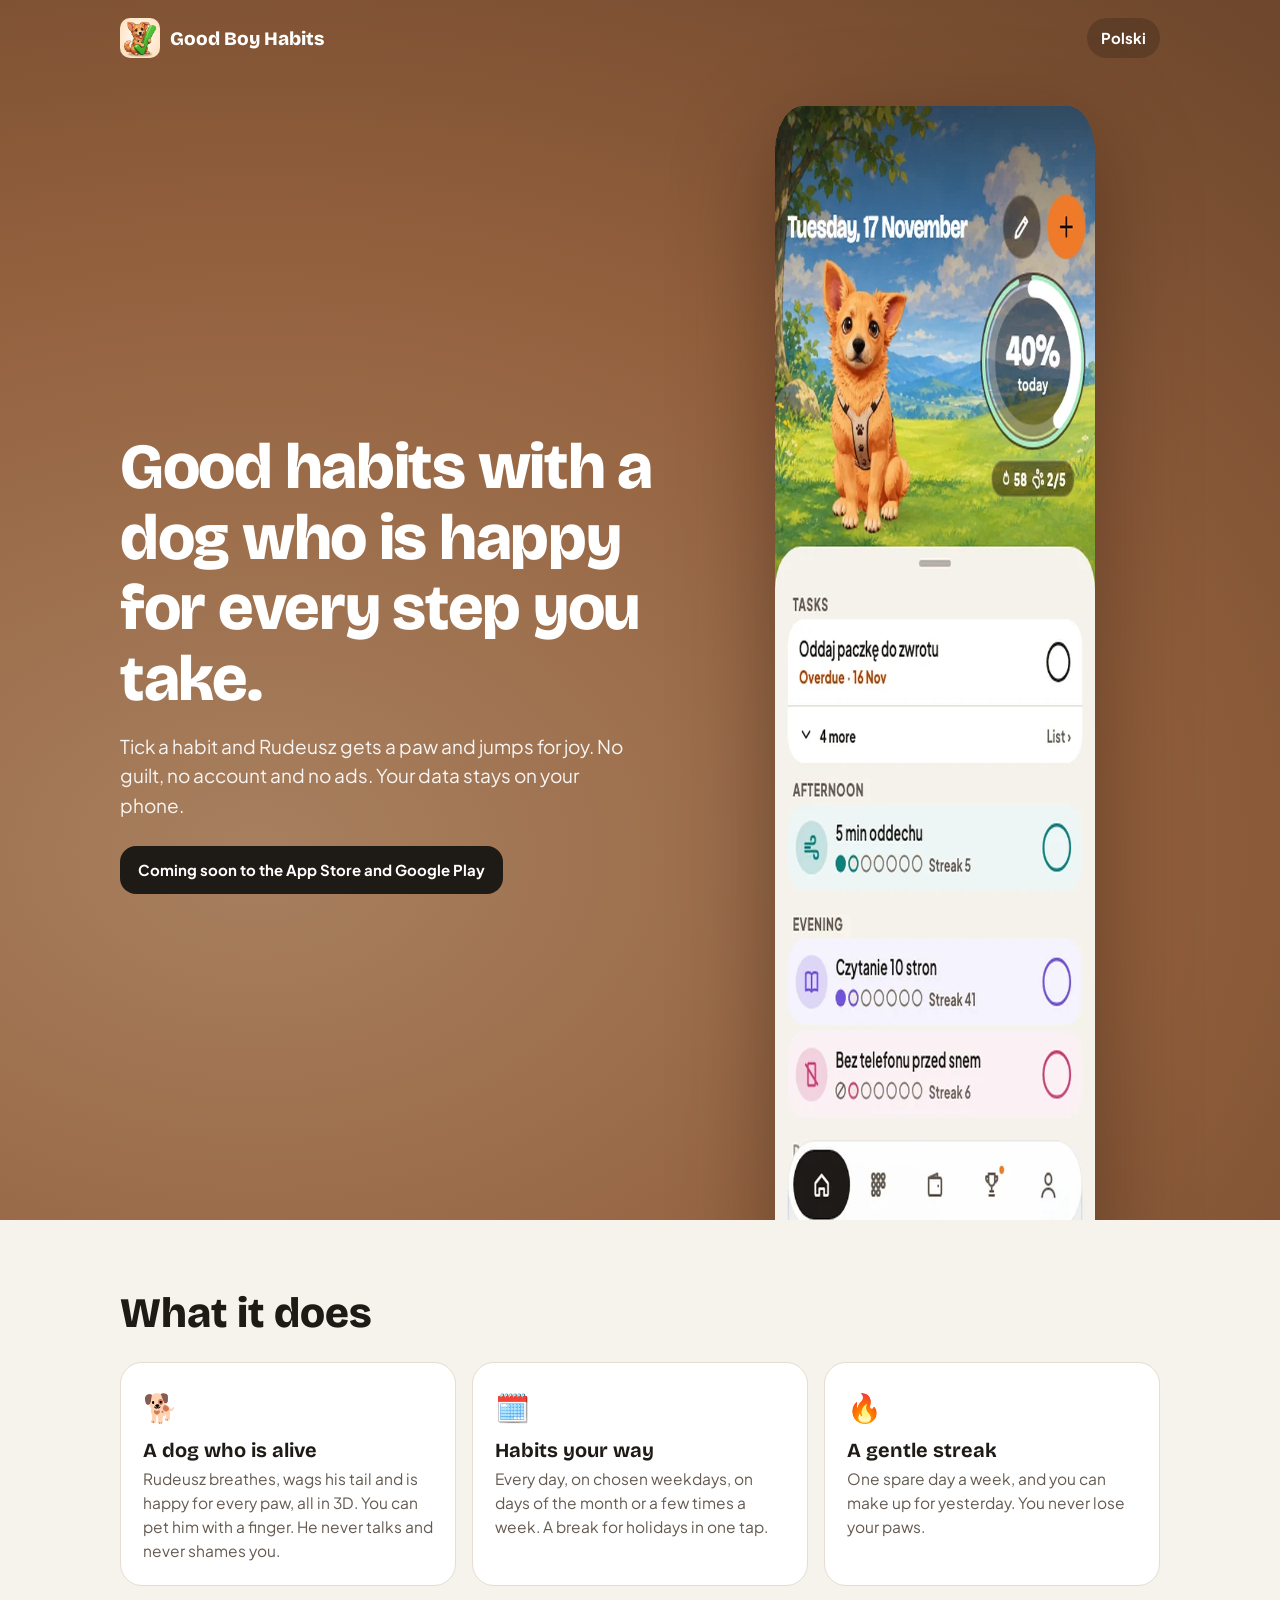
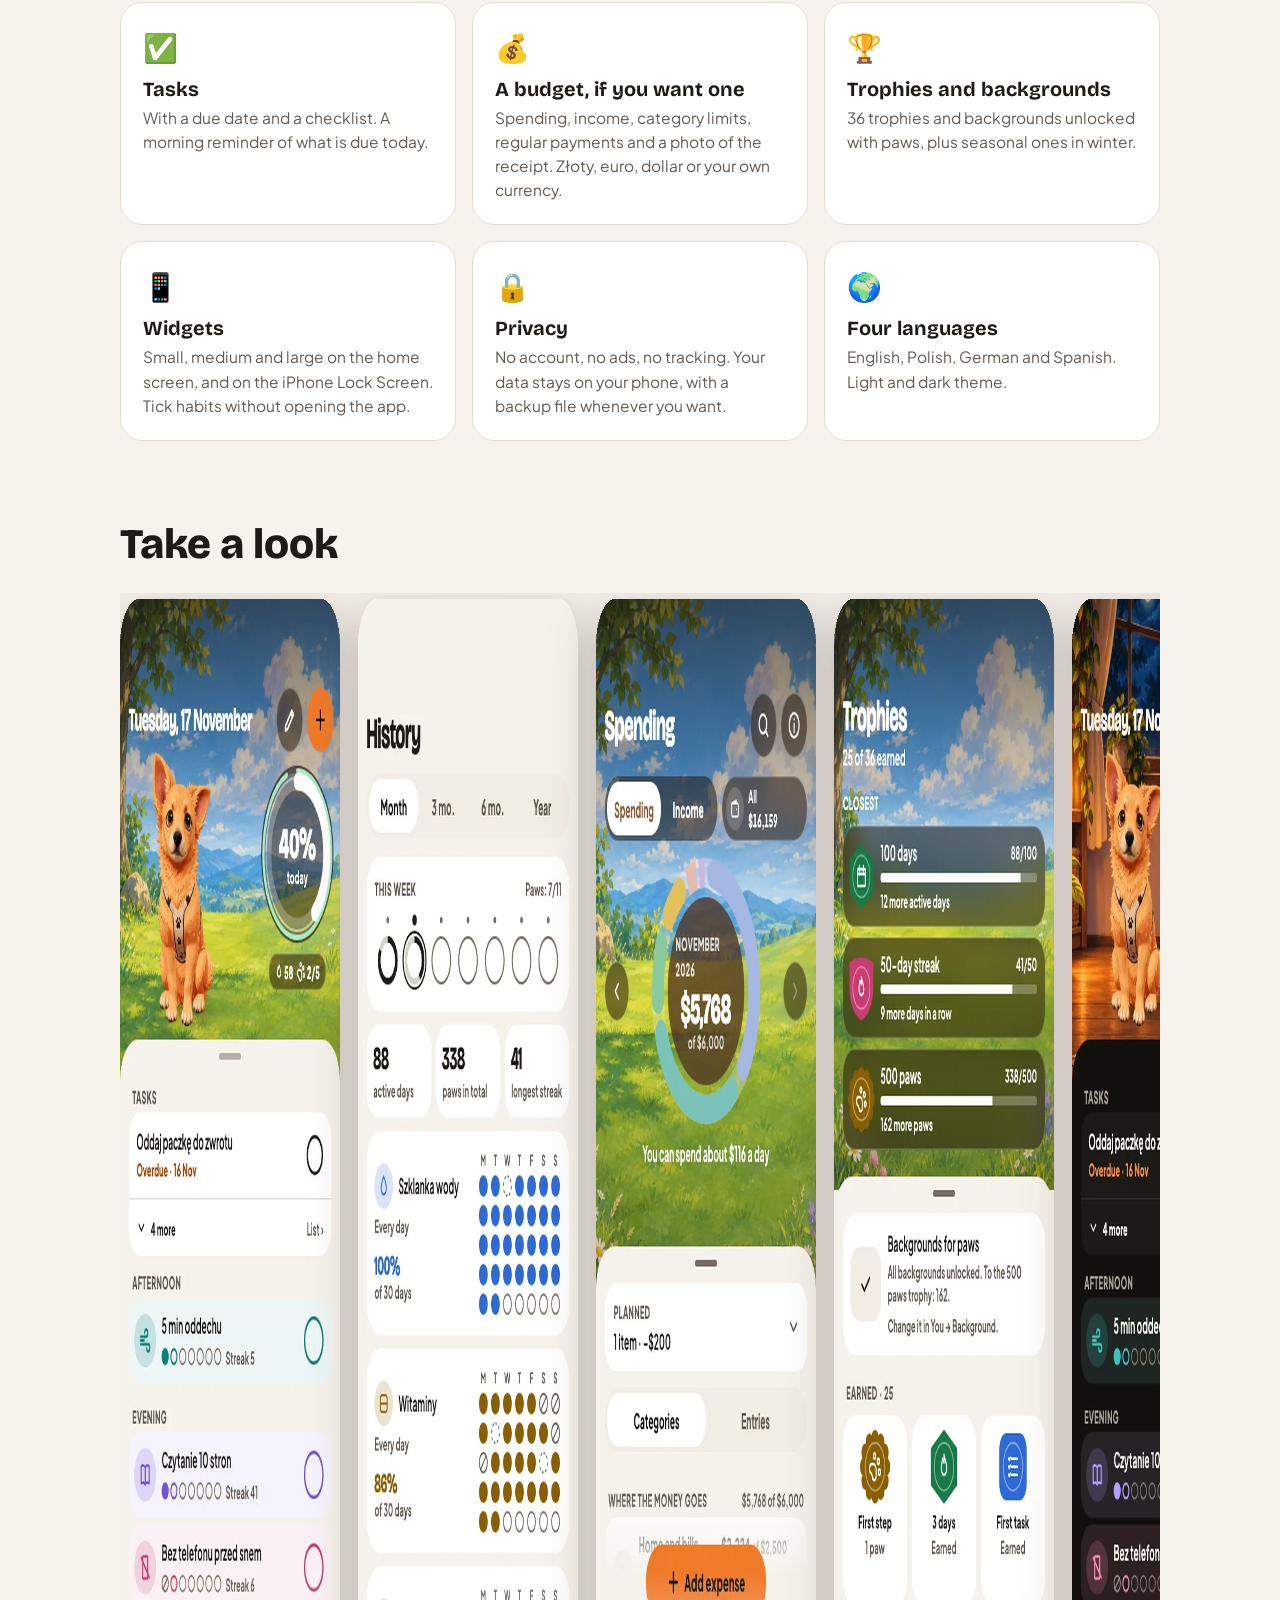
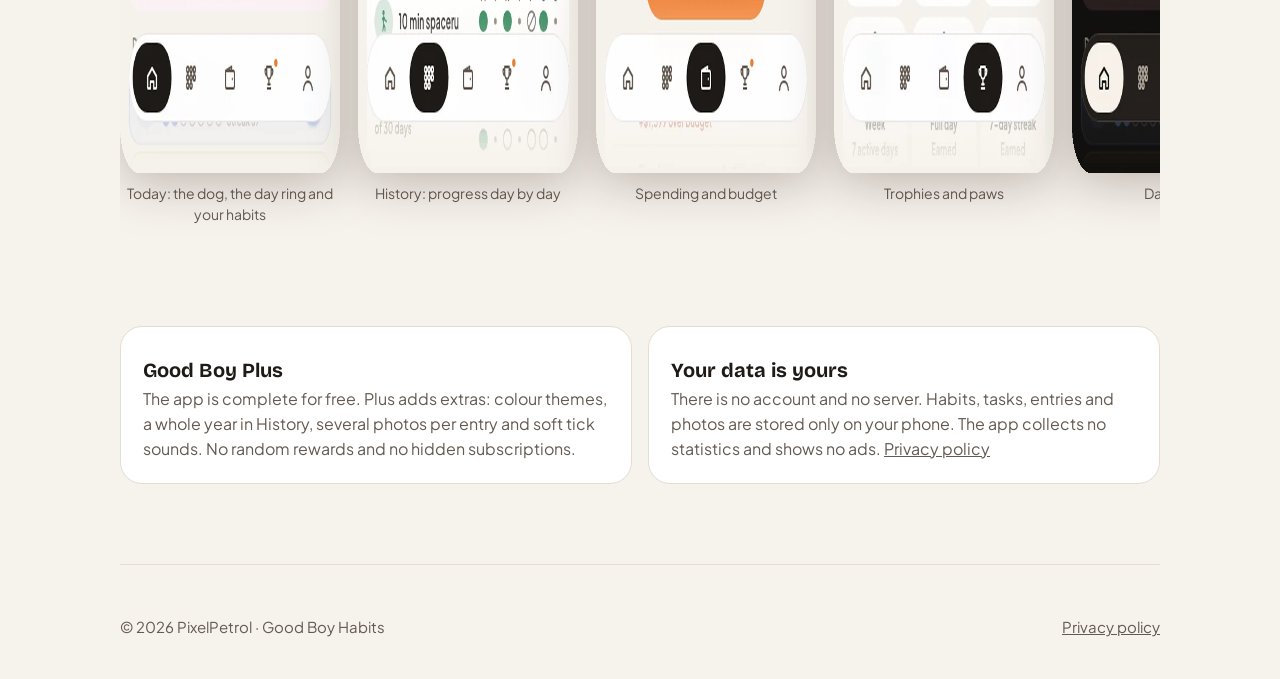
==== en/index.html @ c9a5abd4 "Good Boy Habits website and privacy policy Co-Authored-By: Claude Opus 5.5 <noreply@anthropic.com>" ====
<!doctype html>
<html lang="en">
<head>
<meta charset="utf-8">
<meta name="viewport" content="width=device-width, initial-scale=1">
<title>Good Boy Habits — habits with a dog</title>
<meta name="description" content="Good habits with a dog who is happy for every step you take. No account, no ads, your data stays on your phone.">
<meta property="og:title" content="Good Boy Habits — habits with a dog">
<meta property="og:description" content="Good habits with a dog who is happy for every step you take. No account, no ads, your data stays on your phone.">
<meta property="og:image" content="../img/og.png">
<link rel="icon" href="../img/icon.png">
<link rel="preconnect" href="https://fonts.googleapis.com"><link rel="preconnect" href="https://fonts.gstatic.com" crossorigin><link href="https://fonts.googleapis.com/css2?family=Bricolage+Grotesque:wght@700;800&family=Plus+Jakarta+Sans:wght@500;700&display=swap" rel="stylesheet">
<link rel="stylesheet" href="../style.css">
</head>
<body>
<header class="hero">
<div class="wrap">
<div class="top"><a class="brand" href="./"><img src="../img/icon.png" alt="">Good Boy Habits</a><a class="langs" href="../">Polski</a></div>
<div class="hero-grid">
<div><h1>Good habits with a dog who is happy for every step you take.</h1><p class="lead">Tick a habit and Rudeusz gets a paw and jumps for joy. No guilt, no account and no ads. Your data stays on your phone.</p><span class="badge"> Coming soon to the App Store and Google Play</span></div>
<div class="phone"><img src="../img/en_today.webp" alt="Today: the dog, the day ring and your habits" width="540" height="1174"></div>
</div>
</div>
</header>
<main class="wrap">
<section><h2>What it does</h2><div class="grid">
<div class="card"><div class="ico" aria-hidden="true">🐕</div><h3>A dog who is alive</h3><p>Rudeusz breathes, wags his tail and is happy for every paw, all in 3D. You can pet him with a finger. He never talks and never shames you.</p></div>
<div class="card"><div class="ico" aria-hidden="true">🗓️</div><h3>Habits your way</h3><p>Every day, on chosen weekdays, on days of the month or a few times a week. A break for holidays in one tap.</p></div>
<div class="card"><div class="ico" aria-hidden="true">🔥</div><h3>A gentle streak</h3><p>One spare day a week, and you can make up for yesterday. You never lose your paws.</p></div>
<div class="card"><div class="ico" aria-hidden="true">✅</div><h3>Tasks</h3><p>With a due date and a checklist. A morning reminder of what is due today.</p></div>
<div class="card"><div class="ico" aria-hidden="true">💰</div><h3>A budget, if you want one</h3><p>Spending, income, category limits, regular payments and a photo of the receipt. Złoty, euro, dollar or your own currency.</p></div>
<div class="card"><div class="ico" aria-hidden="true">🏆</div><h3>Trophies and backgrounds</h3><p>36 trophies and backgrounds unlocked with paws, plus seasonal ones in winter.</p></div>
<div class="card"><div class="ico" aria-hidden="true">📱</div><h3>Widgets</h3><p>Small, medium and large on the home screen, and on the iPhone Lock Screen. Tick habits without opening the app.</p></div>
<div class="card"><div class="ico" aria-hidden="true">🔒</div><h3>Privacy</h3><p>No account, no ads, no tracking. Your data stays on your phone, with a backup file whenever you want.</p></div>
<div class="card"><div class="ico" aria-hidden="true">🌍</div><h3>Four languages</h3><p>English, Polish, German and Spanish. Light and dark theme.</p></div>
</div></section>
<section><h2>Take a look</h2><div class="shots">
<figure><img src="../img/en_today.webp" alt="Today: the dog, the day ring and your habits" loading="lazy" width="540" height="1174"><figcaption>Today: the dog, the day ring and your habits</figcaption></figure>
<figure><img src="../img/en_history.webp" alt="History: progress day by day" loading="lazy" width="540" height="1174"><figcaption>History: progress day by day</figcaption></figure>
<figure><img src="../img/en_money.webp" alt="Spending and budget" loading="lazy" width="540" height="1174"><figcaption>Spending and budget</figcaption></figure>
<figure><img src="../img/en_trophies.webp" alt="Trophies and paws" loading="lazy" width="540" height="1174"><figcaption>Trophies and paws</figcaption></figure>
<figure><img src="../img/en_today_dark.webp" alt="Dark theme" loading="lazy" width="540" height="1174"><figcaption>Dark theme</figcaption></figure>
</div></section>
<section><div class="two">
<div class="card"><h3>Good Boy Plus</h3><p>The app is complete for free. Plus adds extras: colour themes, a whole year in History, several photos per entry and soft tick sounds. No random rewards and no hidden subscriptions.</p></div>
<div class="card"><h3>Your data is yours</h3><p>There is no account and no server. Habits, tasks, entries and photos are stored only on your phone. The app collects no statistics and shows no ads. <a href="privacy.html">Privacy policy</a></p></div>
</div></section>
<footer><span>© 2026 PixelPetrol · Good Boy Habits</span><a href="privacy.html">Privacy policy</a></footer>
</main>
</body>
</html>
---- style.css ----
:root { --bg:#F6F2EC; --card:#FFFFFF; --tx:#1E1A16; --mut:#645A51; --hero:#93603D; --hero2:#6E472C; --brand:#F07A2E; --line:#E6DDD2; }
@media (prefers-color-scheme: dark) { :root { --bg:#12100E; --card:#1C1916; --tx:#F6F1EA; --mut:#A89F94; --line:#2E2924; } }
* { box-sizing:border-box; }
html { -webkit-text-size-adjust:100%; }
body { margin:0; background:var(--bg); color:var(--tx); font:17px/1.55 'Plus Jakarta Sans', system-ui, sans-serif; }
a { color:inherit; }
h1, h2, h3 { font-family:'Bricolage Grotesque', system-ui, sans-serif; line-height:1.1; margin:0; }
.wrap { max-width:1080px; margin:0 auto; padding:0 20px; }
header.hero { background:radial-gradient(120% 90% at 20% 70%, #A8805F, var(--hero) 55%, var(--hero2)); color:#fff; overflow:hidden; }
.top { display:flex; align-items:center; justify-content:space-between; padding:18px 0; }
.brand { display:flex; align-items:center; gap:10px; font:800 19px 'Bricolage Grotesque', sans-serif; text-decoration:none; }
.brand img { width:40px; height:40px; border-radius:10px; }
.langs { font-weight:700; font-size:15px; text-decoration:none; padding:8px 14px; border-radius:99px; background:rgba(0,0,0,.18); }
.hero-grid { display:grid; grid-template-columns:1.1fr .9fr; gap:40px; align-items:center; padding:30px 0 0; }
.hero h1 { font-size:clamp(38px, 6vw, 64px); font-weight:800; letter-spacing:-.02em; }
.hero p.lead { font-size:19px; opacity:.92; margin:18px 0 26px; max-width:520px; }
.badge { display:inline-flex; align-items:center; gap:10px; background:#1E1A16; color:#fff; padding:12px 18px; border-radius:16px; font-weight:700; font-size:15px; }
.phone { justify-self:center; width:min(320px, 80vw); margin-bottom:-60px; filter:drop-shadow(0 30px 50px rgba(40,20,8,.45)); }
.phone img { width:100%; display:block; }
section { padding:70px 0 10px; }
section h2 { font-size:clamp(30px, 4.4vw, 42px); font-weight:800; margin-bottom:26px; }
.grid { display:grid; grid-template-columns:repeat(3, 1fr); gap:16px; }
.card { background:var(--card); border:1px solid var(--line); border-radius:22px; padding:22px; }
.card .ico { font-size:28px; }
.card h3 { font-size:20px; font-weight:700; margin:10px 0 6px; }
.card p { margin:0; color:var(--mut); font-size:15.5px; }
.shots { display:flex; gap:18px; overflow-x:auto; padding:6px 2px 20px; scroll-snap-type:x mandatory; }
.shots figure { margin:0; flex:0 0 220px; scroll-snap-align:start; }
.shots img { width:100%; display:block; filter:drop-shadow(0 12px 24px rgba(40,20,8,.25)); }
.shots figcaption { color:var(--mut); font-size:14px; margin-top:10px; text-align:center; }
.two { display:grid; grid-template-columns:1fr 1fr; gap:16px; }
.two .card p { font-size:16px; }
footer { padding:50px 0 40px; color:var(--mut); font-size:15px; display:flex; gap:18px; flex-wrap:wrap; justify-content:space-between; border-top:1px solid var(--line); margin-top:70px; }
.policy { max-width:760px; margin:0 auto; padding:30px 20px 10px; }
.policy h1 { font-size:clamp(34px, 6vw, 48px); font-weight:800; margin:20px 0 6px; }
.policy h2 { font-size:22px; font-weight:700; margin:34px 0 8px; }
.policy p { margin:0 0 12px; }
.policy .mut { color:var(--mut); }
@media (max-width:820px) {
  .hero-grid { grid-template-columns:1fr; text-align:left; }
  .phone { width:min(280px, 74vw); }
  .grid, .two { grid-template-columns:1fr; }
}
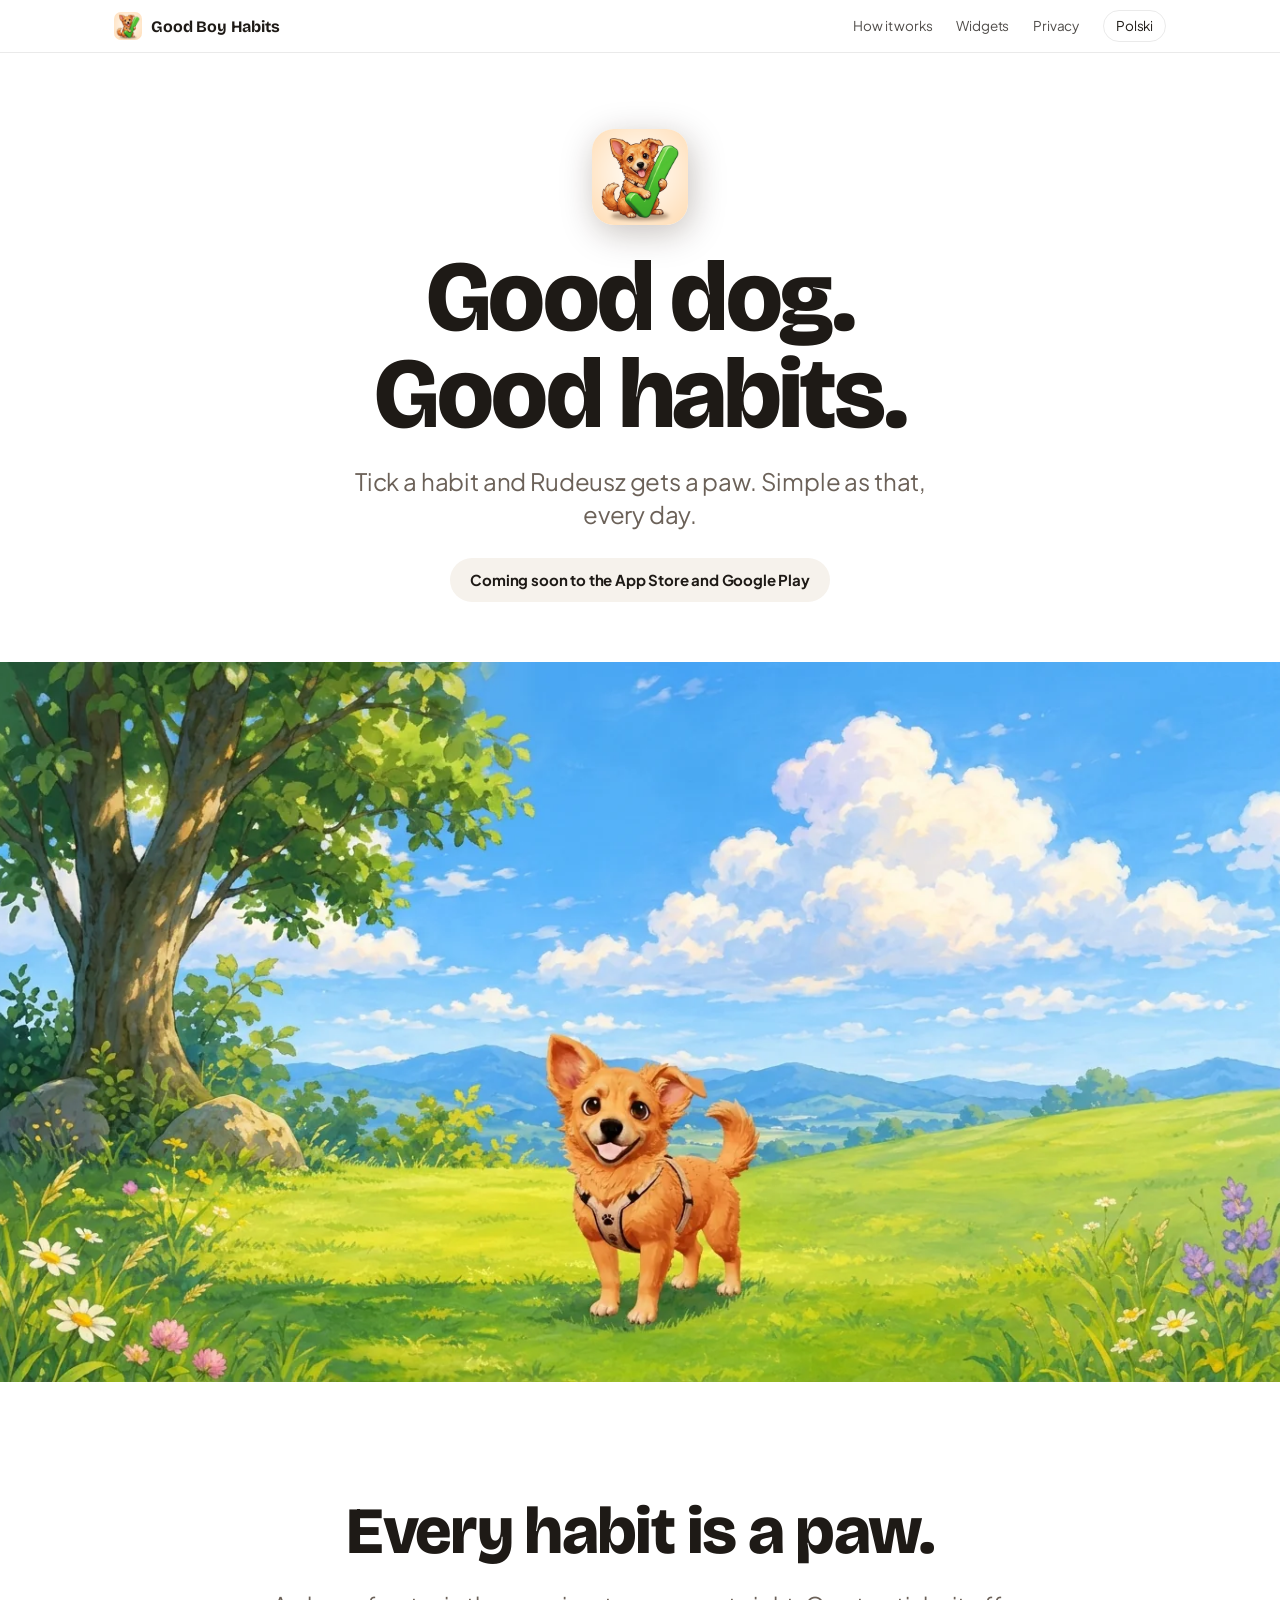
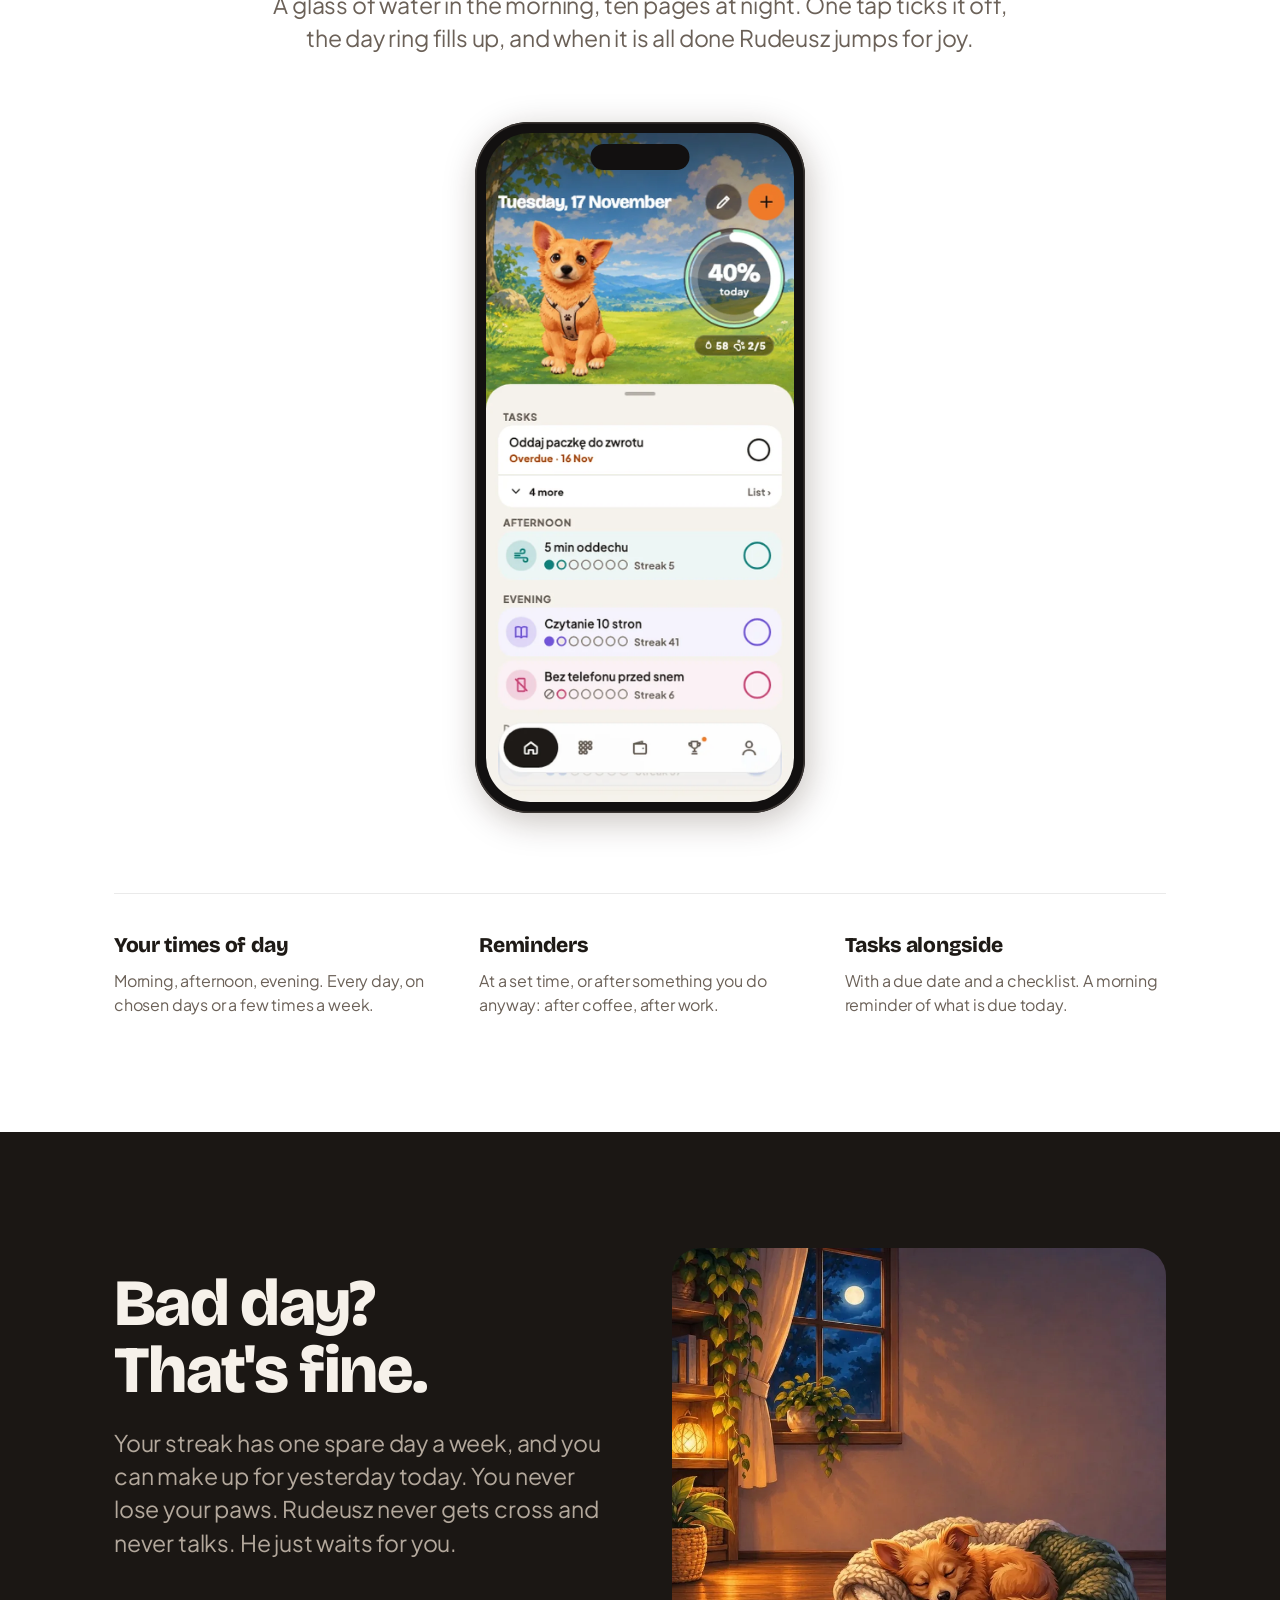
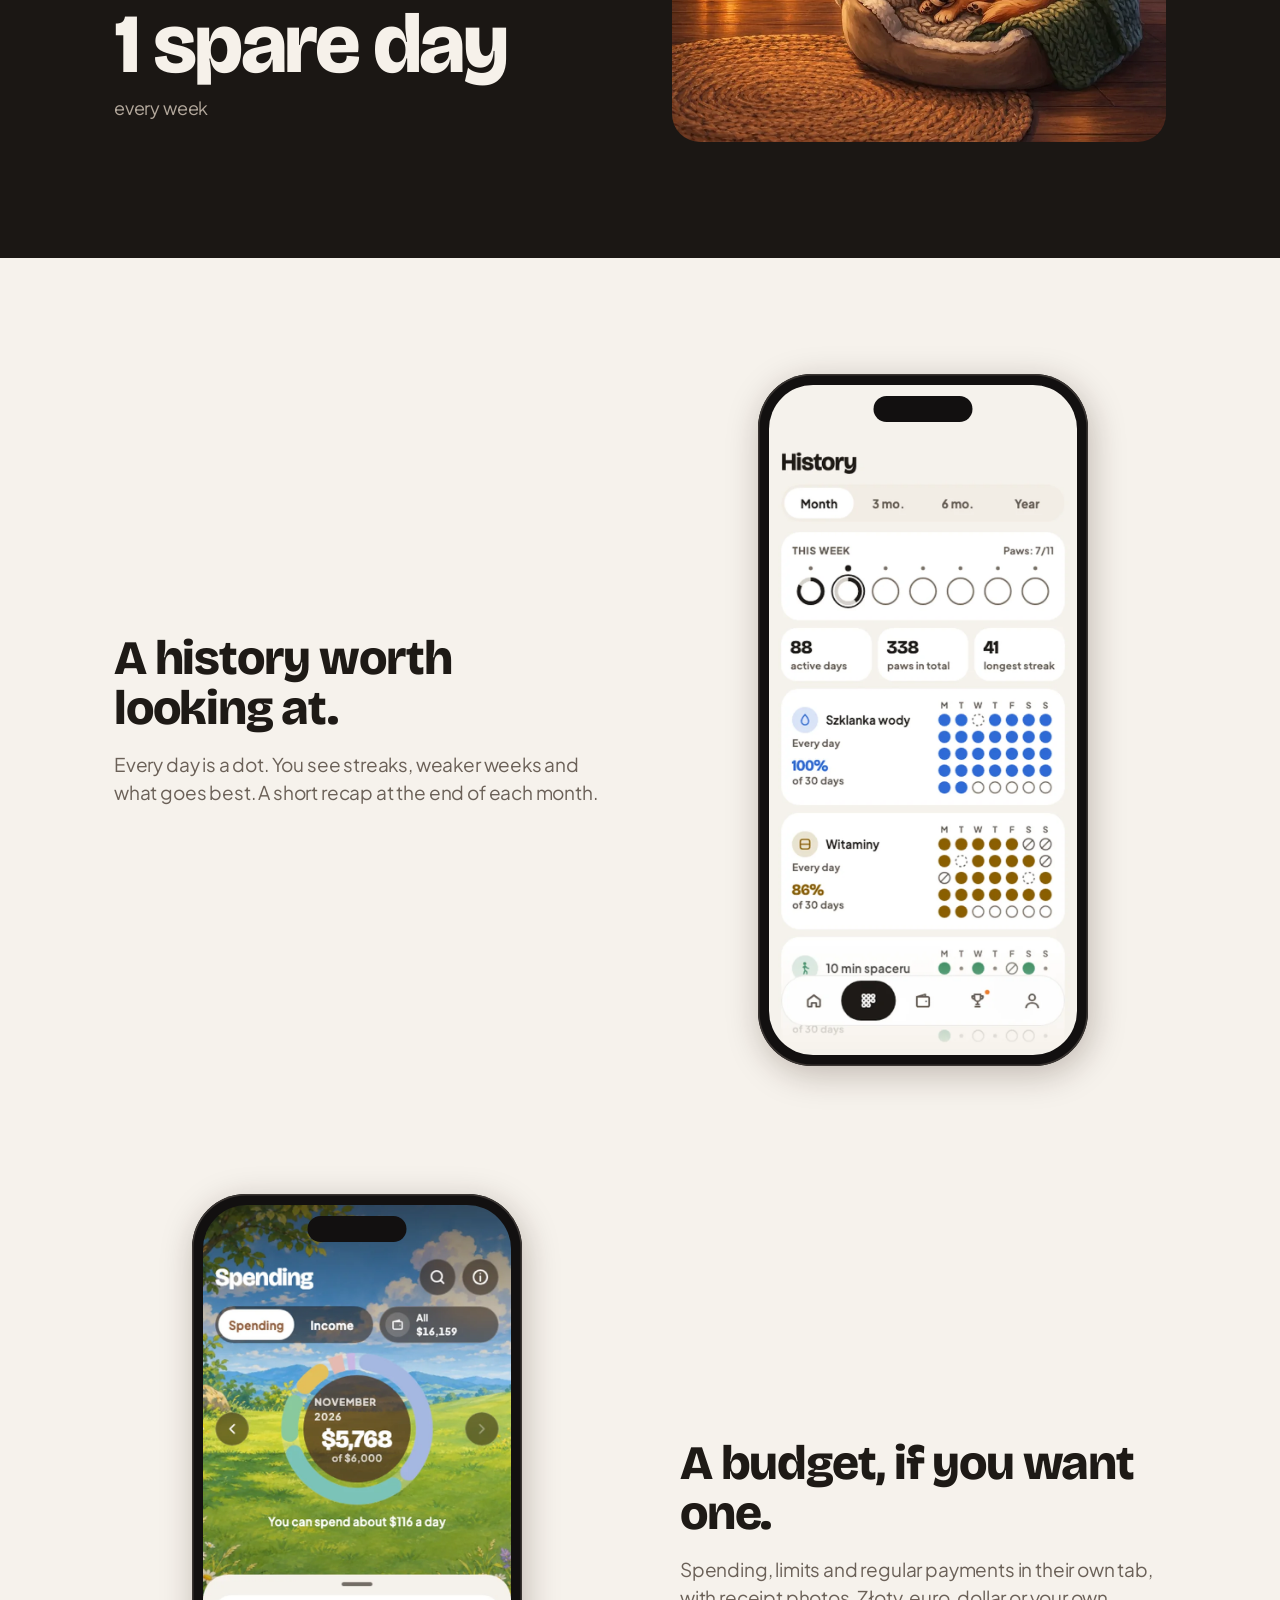
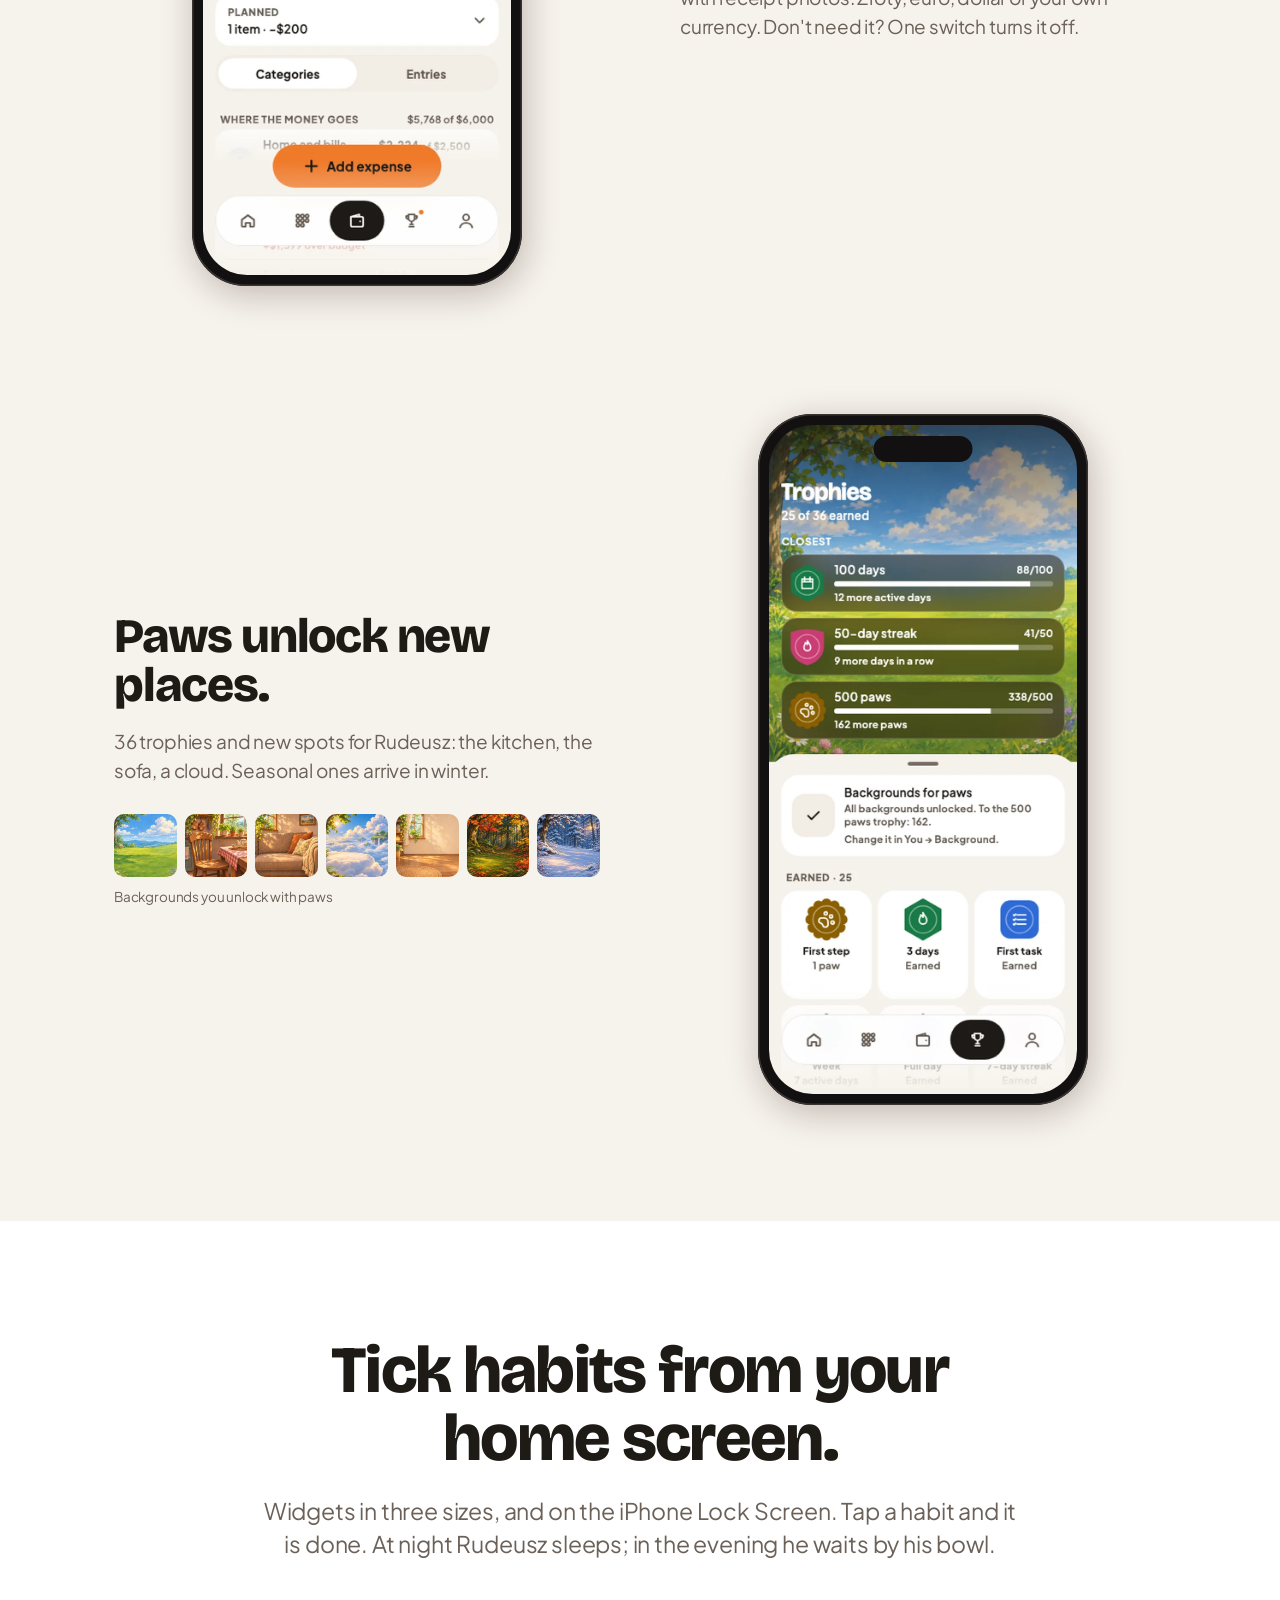
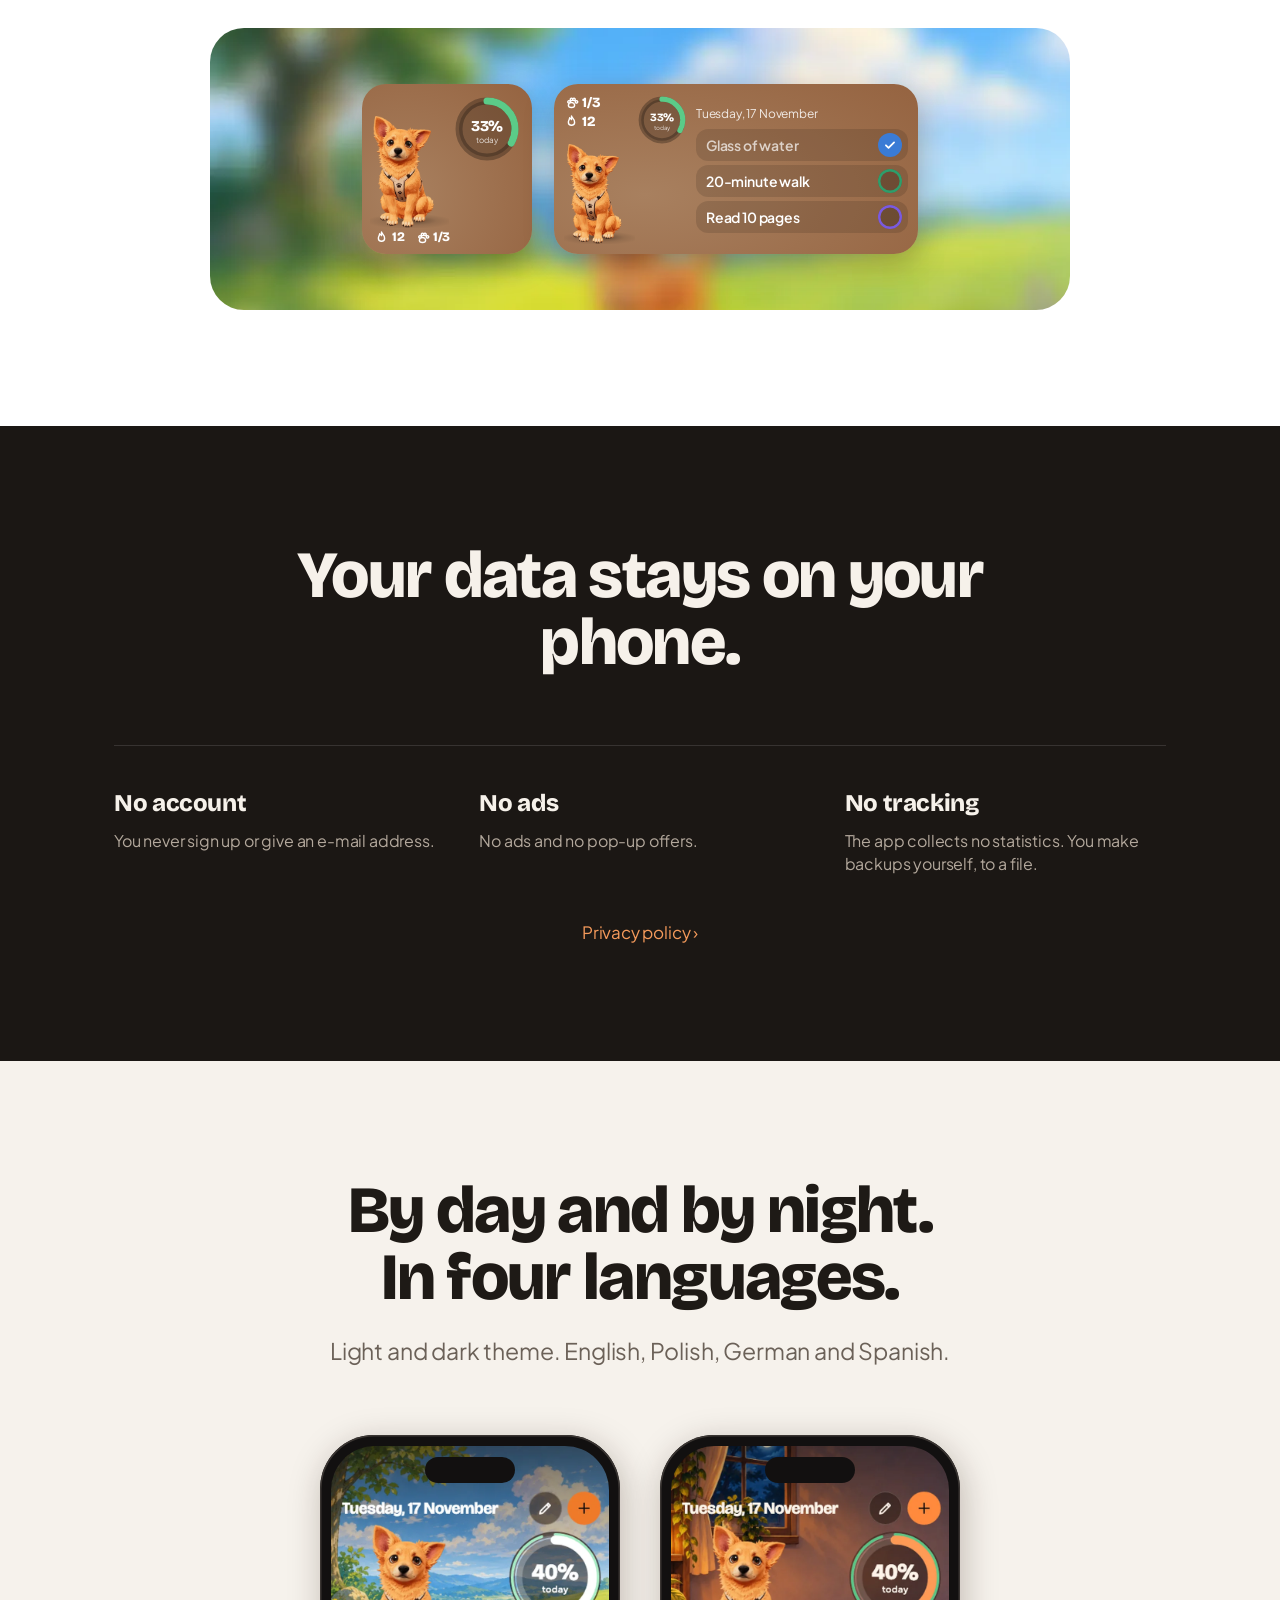
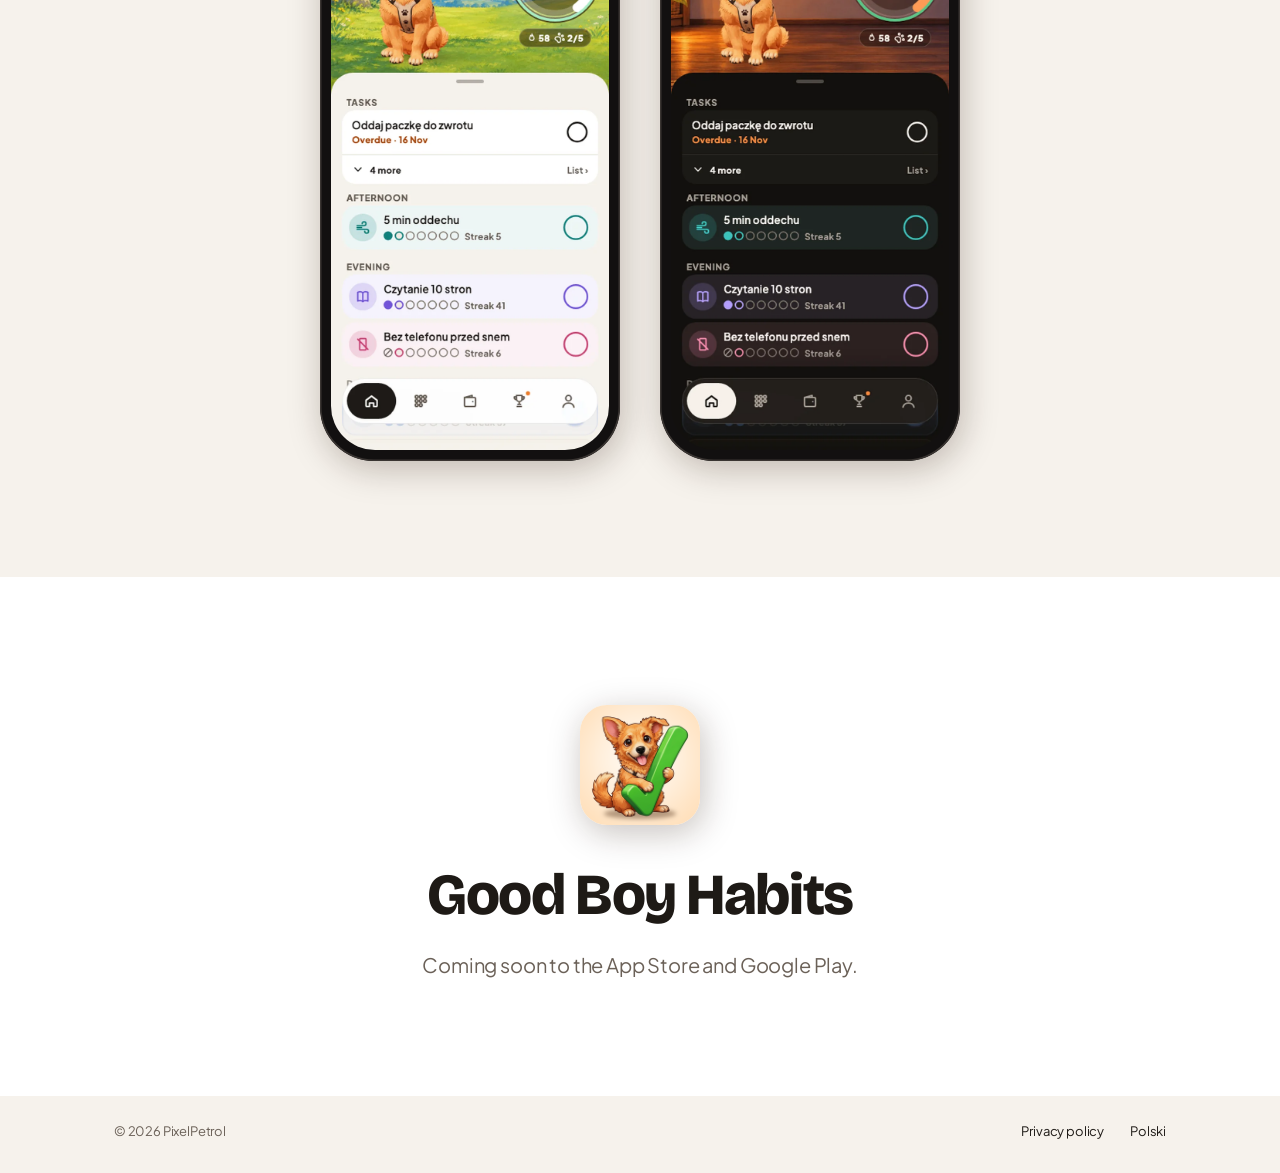
==== commit 4a52bdfa: "New website design: painted scenes, real screens, light and dark bands Co-Authored-By: Claude Opus 5" ====
--- a/en/index.html
+++ b/en/index.html
@@ -3,49 +3,98 @@
 <head>
 <meta charset="utf-8">
 <meta name="viewport" content="width=device-width, initial-scale=1">
-<title>Good Boy Habits — habits with a dog</title>
-<meta name="description" content="Good habits with a dog who is happy for every step you take. No account, no ads, your data stays on your phone.">
-<meta property="og:title" content="Good Boy Habits — habits with a dog">
-<meta property="og:description" content="Good habits with a dog who is happy for every step you take. No account, no ads, your data stays on your phone.">
-<meta property="og:image" content="../img/og.png">
+<title>Good Boy Habits — good dog, good habits</title>
+<meta name="description" content="Tick a habit and Rudeusz gets a paw. A habit app with a dog, no account and no ads.">
+<meta property="og:title" content="Good Boy Habits — good dog, good habits">
+<meta property="og:description" content="Tick a habit and Rudeusz gets a paw. A habit app with a dog, no account and no ads.">
+<meta property="og:image" content="https://pixelpetrol.github.io/goodboyhabits/img/og.png">
+<meta name="theme-color" content="#FFFFFF">
 <link rel="icon" href="../img/icon.png">
-<link rel="preconnect" href="https://fonts.googleapis.com"><link rel="preconnect" href="https://fonts.gstatic.com" crossorigin><link href="https://fonts.googleapis.com/css2?family=Bricolage+Grotesque:wght@700;800&family=Plus+Jakarta+Sans:wght@500;700&display=swap" rel="stylesheet">
+<link rel="apple-touch-icon" href="../img/icon.png">
+<link rel="preconnect" href="https://fonts.googleapis.com"><link rel="preconnect" href="https://fonts.gstatic.com" crossorigin><link href="https://fonts.googleapis.com/css2?family=Bricolage+Grotesque:opsz,wght@12..96,700;12..96,800&family=Plus+Jakarta+Sans:wght@400;600;700&display=swap" rel="stylesheet">
 <link rel="stylesheet" href="../style.css">
 </head>
 <body>
+<nav class="nav"><div class="wrap">
+<a class="brand" href="./"><img src="../img/icon.png" alt="">Good Boy Habits</a>
+<a class="l" href="#how">How it works</a><a class="l" href="#widgets">Widgets</a><a class="l" href="#privacy">Privacy</a>
+<a class="lang" href="../">Polski</a>
+</div></nav>
+<main>
 <header class="hero">
 <div class="wrap">
-<div class="top"><a class="brand" href="./"><img src="../img/icon.png" alt="">Good Boy Habits</a><a class="langs" href="../">Polski</a></div>
-<div class="hero-grid">
-<div><h1>Good habits with a dog who is happy for every step you take.</h1><p class="lead">Tick a habit and Rudeusz gets a paw and jumps for joy. No guilt, no account and no ads. Your data stays on your phone.</p><span class="badge"> Coming soon to the App Store and Google Play</span></div>
-<div class="phone"><img src="../img/en_today.webp" alt="Today: the dog, the day ring and your habits" width="540" height="1174"></div>
+<img class="icon" src="../img/icon.png" alt="" width="96" height="96">
+<h1>Good dog.<br>Good habits.</h1>
+<p class="sub">Tick a habit and Rudeusz gets a paw. Simple as that, every day.</p>
+<span class="soon">Coming soon to the App Store and Google Play</span>
+</div>
+<div class="scene" role="img" aria-label="Rudeusz, a ginger dog, standing in a sunny meadow"></div>
+</header>
+
+<section class="band s1 center" id="how">
+<div class="wrap">
+<div class="narrow reveal"><h2 class="h2">Every habit is a paw.</h2><p class="lead">A glass of water in the morning, ten pages at night. One tap ticks it off, the day ring fills up, and when it is all done Rudeusz jumps for joy.</p></div>
+<div class="reveal"><div class="phone"><img src="../img/en_today.webp" alt="Every habit is a paw." loading="lazy" width="402" height="874"></div></div>
+<div class="cols reveal"><div><h3>Your times of day</h3><p>Morning, afternoon, evening. Every day, on chosen days or a few times a week.</p></div><div><h3>Reminders</h3><p>At a set time, or after something you do anyway: after coffee, after work.</p></div><div><h3>Tasks alongside</h3><p>With a due date and a checklist. A morning reminder of what is due today.</p></div></div>
+</div>
+</section>
+
+<section class="band dark s2">
+<div class="wrap grid2">
+<div class="reveal"><h2 class="h2">Bad day?<br>That&#x27;s fine.</h2><p class="lead">Your streak has one spare day a week, and you can make up for yesterday today. You never lose your paws. Rudeusz never gets cross and never talks. He just waits for you.</p><div class="big">1 spare day</div><div class="small">every week</div></div>
+<img class="evening reveal" src="../img/evening.webp" alt="Rudeusz asleep, curled up on his bed in a warm evening room" loading="lazy">
+</div>
+</section>
+
+<section class="band parchment">
+<div class="wrap">
+<div class="row reveal"><div class="txt"><h3>A history worth looking at.</h3><p>Every day is a dot. You see streaks, weaker weeks and what goes best. A short recap at the end of each month.</p></div><div class="phone"><img src="../img/en_history.webp" alt="A history worth looking at." loading="lazy" width="402" height="874"></div></div>
+<div class="row reveal flip"><div class="txt"><h3>A budget, if you want one.</h3><p>Spending, limits and regular payments in their own tab, with receipt photos. Złoty, euro, dollar or your own currency. Don&#x27;t need it? One switch turns it off.</p></div><div class="phone"><img src="../img/en_money.webp" alt="A budget, if you want one." loading="lazy" width="402" height="874"></div></div>
+<div class="row reveal"><div class="txt"><h3>Paws unlock new places.</h3><p>36 trophies and new spots for Rudeusz: the kitchen, the sofa, a cloud. Seasonal ones arrive in winter.</p><div class="bgs"><img src="../img/bg_yard.webp" alt="" loading="lazy"><img src="../img/bg_kitchen.webp" alt="" loading="lazy"><img src="../img/bg_sofa.webp" alt="" loading="lazy"><img src="../img/bg_cloud.webp" alt="" loading="lazy"><img src="../img/bg_room.webp" alt="" loading="lazy"><img src="../img/bg_autumn.webp" alt="" loading="lazy"><img src="../img/bg_winter.webp" alt="" loading="lazy"></div><p class="bgs-cap">Backgrounds you unlock with paws</p></div><div class="phone"><img src="../img/en_trophies.webp" alt="Paws unlock new places." loading="lazy" width="402" height="874"></div></div>
+</div>
+</section>
+
+<section class="band center" id="widgets">
+<div class="wrap">
+<div class="narrow reveal"><h2 class="h2">Tick habits from your home screen.</h2><p class="lead">Widgets in three sizes, and on the iPhone Lock Screen. Tap a habit and it is done. At night Rudeusz sleeps; in the evening he waits by his bowl.</p></div>
+<div class="home reveal" role="img" aria-label="Tick habits from your home screen.">
+<div class="wd s"><svg class="ring" viewBox="0 0 70 70" aria-hidden="true"><circle cx="35" cy="35" r="28" fill="rgba(0,0,0,.22)" stroke="rgba(0,0,0,.28)" stroke-width="7"/><circle cx="35" cy="35" r="28" fill="none" stroke="#5BCB88" stroke-width="7" stroke-linecap="round" stroke-dasharray="58.6 175.9" transform="rotate(-90 35 35)"/><text x="35" y="37" text-anchor="middle" class="ringtxt">33%</text><text x="35" y="49" text-anchor="middle" font-size="8" fill="rgba(255,255,255,.8)" font-family="Plus Jakarta Sans, sans-serif">today</text></svg><img class="dog" src="../img/dog_sit.webp" alt=""><div class="pills"><span><svg class="i" viewBox="0 0 24 24" aria-hidden="true"><path d="M12 3c1 4 5 5 5 10a5 5 0 0 1-10 0c0-3 2-4 2-7 2 1 3 3 3 3s0-3 0-6z"/></svg>12</span><span><svg class="i" viewBox="0 0 24 24" aria-hidden="true"><path d="M12 20c-3 0-5-1.5-5-3.5S9 12 12 12s5 2.5 5 4.5-2 3.5-5 3.5zM6 11a2 2 0 1 0 0-.01M10 7a2 2 0 1 0 0-.01M14 7a2 2 0 1 0 0-.01M18 11a2 2 0 1 0 0-.01"/></svg>1/3</span></div></div>
+<div class="wd m"><div class="left"><svg class="ring" viewBox="0 0 70 70" aria-hidden="true"><circle cx="35" cy="35" r="28" fill="rgba(0,0,0,.22)" stroke="rgba(0,0,0,.28)" stroke-width="7"/><circle cx="35" cy="35" r="28" fill="none" stroke="#5BCB88" stroke-width="7" stroke-linecap="round" stroke-dasharray="58.6 175.9" transform="rotate(-90 35 35)"/><text x="35" y="37" text-anchor="middle" class="ringtxt">33%</text><text x="35" y="49" text-anchor="middle" font-size="8" fill="rgba(255,255,255,.8)" font-family="Plus Jakarta Sans, sans-serif">today</text></svg><img class="dog" src="../img/dog_sit.webp" alt=""><div class="pills"><span><svg class="i" viewBox="0 0 24 24" aria-hidden="true"><path d="M12 20c-3 0-5-1.5-5-3.5S9 12 12 12s5 2.5 5 4.5-2 3.5-5 3.5zM6 11a2 2 0 1 0 0-.01M10 7a2 2 0 1 0 0-.01M14 7a2 2 0 1 0 0-.01M18 11a2 2 0 1 0 0-.01"/></svg>1/3</span><span><svg class="i" viewBox="0 0 24 24" aria-hidden="true"><path d="M12 3c1 4 5 5 5 10a5 5 0 0 1-10 0c0-3 2-4 2-7 2 1 3 3 3 3s0-3 0-6z"/></svg>12</span></div></div><div class="right"><div class="date">Tuesday, 17 November</div><div class="hr done"><span class="n">Glass of water</span><span class="ck" style="background:#3A7BD5"><svg viewBox="0 0 24 24"><path d="M5 12.5l4.5 4.5L19 7.5"/></svg></span></div><div class="hr"><span class="n">20-minute walk</span><span class="ck" style="box-shadow:inset 0 0 0 2.4px #2E9E6B; background:rgba(0,0,0,.2)"></span></div><div class="hr"><span class="n">Read 10 pages</span><span class="ck" style="box-shadow:inset 0 0 0 2.4px #7A5AE0; background:rgba(0,0,0,.2)"></span></div></div></div>
 </div>
 </div>
-</header>
-<main class="wrap">
-<section><h2>What it does</h2><div class="grid">
-<div class="card"><div class="ico" aria-hidden="true">🐕</div><h3>A dog who is alive</h3><p>Rudeusz breathes, wags his tail and is happy for every paw, all in 3D. You can pet him with a finger. He never talks and never shames you.</p></div>
-<div class="card"><div class="ico" aria-hidden="true">🗓️</div><h3>Habits your way</h3><p>Every day, on chosen weekdays, on days of the month or a few times a week. A break for holidays in one tap.</p></div>
-<div class="card"><div class="ico" aria-hidden="true">🔥</div><h3>A gentle streak</h3><p>One spare day a week, and you can make up for yesterday. You never lose your paws.</p></div>
-<div class="card"><div class="ico" aria-hidden="true">✅</div><h3>Tasks</h3><p>With a due date and a checklist. A morning reminder of what is due today.</p></div>
-<div class="card"><div class="ico" aria-hidden="true">💰</div><h3>A budget, if you want one</h3><p>Spending, income, category limits, regular payments and a photo of the receipt. Złoty, euro, dollar or your own currency.</p></div>
-<div class="card"><div class="ico" aria-hidden="true">🏆</div><h3>Trophies and backgrounds</h3><p>36 trophies and backgrounds unlocked with paws, plus seasonal ones in winter.</p></div>
-<div class="card"><div class="ico" aria-hidden="true">📱</div><h3>Widgets</h3><p>Small, medium and large on the home screen, and on the iPhone Lock Screen. Tick habits without opening the app.</p></div>
-<div class="card"><div class="ico" aria-hidden="true">🔒</div><h3>Privacy</h3><p>No account, no ads, no tracking. Your data stays on your phone, with a backup file whenever you want.</p></div>
-<div class="card"><div class="ico" aria-hidden="true">🌍</div><h3>Four languages</h3><p>English, Polish, German and Spanish. Light and dark theme.</p></div>
-</div></section>
-<section><h2>Take a look</h2><div class="shots">
-<figure><img src="../img/en_today.webp" alt="Today: the dog, the day ring and your habits" loading="lazy" width="540" height="1174"><figcaption>Today: the dog, the day ring and your habits</figcaption></figure>
-<figure><img src="../img/en_history.webp" alt="History: progress day by day" loading="lazy" width="540" height="1174"><figcaption>History: progress day by day</figcaption></figure>
-<figure><img src="../img/en_money.webp" alt="Spending and budget" loading="lazy" width="540" height="1174"><figcaption>Spending and budget</figcaption></figure>
-<figure><img src="../img/en_trophies.webp" alt="Trophies and paws" loading="lazy" width="540" height="1174"><figcaption>Trophies and paws</figcaption></figure>
-<figure><img src="../img/en_today_dark.webp" alt="Dark theme" loading="lazy" width="540" height="1174"><figcaption>Dark theme</figcaption></figure>
-</div></section>
-<section><div class="two">
-<div class="card"><h3>Good Boy Plus</h3><p>The app is complete for free. Plus adds extras: colour themes, a whole year in History, several photos per entry and soft tick sounds. No random rewards and no hidden subscriptions.</p></div>
-<div class="card"><h3>Your data is yours</h3><p>There is no account and no server. Habits, tasks, entries and photos are stored only on your phone. The app collects no statistics and shows no ads. <a href="privacy.html">Privacy policy</a></p></div>
-</div></section>
-<footer><span>© 2026 PixelPetrol · Good Boy Habits</span><a href="privacy.html">Privacy policy</a></footer>
+</section>
+
+<section class="band dark center" id="privacy">
+<div class="wrap">
+<div class="narrow reveal"><h2 class="h2">Your data stays on your phone.</h2></div>
+<div class="p3 reveal"><div><h3>No account</h3><p>You never sign up or give an e-mail address.</p></div><div><h3>No ads</h3><p>No ads and no pop-up offers.</p></div><div><h3>No tracking</h3><p>The app collects no statistics. You make backups yourself, to a file.</p></div></div>
+<p class="more reveal"><a href="privacy.html">Privacy policy ›</a></p>
+</div>
+</section>
+
+<section class="band parchment center">
+<div class="wrap">
+<div class="narrow reveal"><h2 class="h2">By day and by night.<br>In four languages.</h2><p class="lead">Light and dark theme. English, Polish, German and Spanish.</p></div>
+<div class="duo reveal"><div class="phone"><img src="../img/en_today.webp" alt="Light and dark theme. English, Polish, German and Spanish." loading="lazy" width="402" height="874"></div><div class="phone"><img src="../img/en_today_dark.webp" alt="Light and dark theme. English, Polish, German and Spanish." loading="lazy" width="402" height="874"></div></div>
+</div>
+</section>
+
+<section class="end">
+<div class="wrap reveal">
+<img class="icon" src="../img/icon.png" alt="" width="120" height="120">
+<h2>Good Boy Habits</h2>
+<p>Coming soon to the App Store and Google Play.</p>
+</div>
+</section>
 </main>
+<footer><div class="wrap"><span class="sp">© 2026 PixelPetrol</span><a href="privacy.html">Privacy policy</a><a href="../">Polski</a></div></footer>
+<script>
+(() => {
+  const els = document.querySelectorAll('.reveal');
+  if (!('IntersectionObserver' in window)) { els.forEach(e => e.classList.add('in')); return; }
+  const io = new IntersectionObserver(es => es.forEach(e => { if (e.isIntersecting) { e.target.classList.add('in'); io.unobserve(e.target); } }), { threshold: .12 });
+  els.forEach(e => io.observe(e));
+})();
+</script>
 </body>
 </html>
--- a/style.css
+++ b/style.css
@@ -1,43 +1,129 @@
-:root { --bg:#F6F2EC; --card:#FFFFFF; --tx:#1E1A16; --mut:#645A51; --hero:#93603D; --hero2:#6E472C; --brand:#F07A2E; --line:#E6DDD2; }
-@media (prefers-color-scheme: dark) { :root { --bg:#12100E; --card:#1C1916; --tx:#F6F1EA; --mut:#A89F94; --line:#2E2924; } }
+:root {
+  --canvas:#FFFFFF; --parchment:#F6F2EC; --ink:#1E1A16; --mut:#6B6158; --hair:rgba(30,26,22,.09);
+  --tile:#1B1714; --on-dark:#F6F1EA; --mut-dark:#B3A89C;
+  --accent:#C9581A; --accent-dark:#F59A5B;
+  --shadow:rgba(40,20,8,.26) 3px 8px 34px;
+  --display:'Bricolage Grotesque', system-ui, -apple-system, sans-serif;
+  --text:'Plus Jakarta Sans', system-ui, -apple-system, sans-serif;
+}
 * { box-sizing:border-box; }
-html { -webkit-text-size-adjust:100%; }
-body { margin:0; background:var(--bg); color:var(--tx); font:17px/1.55 'Plus Jakarta Sans', system-ui, sans-serif; }
-a { color:inherit; }
-h1, h2, h3 { font-family:'Bricolage Grotesque', system-ui, sans-serif; line-height:1.1; margin:0; }
-.wrap { max-width:1080px; margin:0 auto; padding:0 20px; }
-header.hero { background:radial-gradient(120% 90% at 20% 70%, #A8805F, var(--hero) 55%, var(--hero2)); color:#fff; overflow:hidden; }
-.top { display:flex; align-items:center; justify-content:space-between; padding:18px 0; }
-.brand { display:flex; align-items:center; gap:10px; font:800 19px 'Bricolage Grotesque', sans-serif; text-decoration:none; }
-.brand img { width:40px; height:40px; border-radius:10px; }
-.langs { font-weight:700; font-size:15px; text-decoration:none; padding:8px 14px; border-radius:99px; background:rgba(0,0,0,.18); }
-.hero-grid { display:grid; grid-template-columns:1.1fr .9fr; gap:40px; align-items:center; padding:30px 0 0; }
-.hero h1 { font-size:clamp(38px, 6vw, 64px); font-weight:800; letter-spacing:-.02em; }
-.hero p.lead { font-size:19px; opacity:.92; margin:18px 0 26px; max-width:520px; }
-.badge { display:inline-flex; align-items:center; gap:10px; background:#1E1A16; color:#fff; padding:12px 18px; border-radius:16px; font-weight:700; font-size:15px; }
-.phone { justify-self:center; width:min(320px, 80vw); margin-bottom:-60px; filter:drop-shadow(0 30px 50px rgba(40,20,8,.45)); }
-.phone img { width:100%; display:block; }
-section { padding:70px 0 10px; }
-section h2 { font-size:clamp(30px, 4.4vw, 42px); font-weight:800; margin-bottom:26px; }
-.grid { display:grid; grid-template-columns:repeat(3, 1fr); gap:16px; }
-.card { background:var(--card); border:1px solid var(--line); border-radius:22px; padding:22px; }
-.card .ico { font-size:28px; }
-.card h3 { font-size:20px; font-weight:700; margin:10px 0 6px; }
-.card p { margin:0; color:var(--mut); font-size:15.5px; }
-.shots { display:flex; gap:18px; overflow-x:auto; padding:6px 2px 20px; scroll-snap-type:x mandatory; }
-.shots figure { margin:0; flex:0 0 220px; scroll-snap-align:start; }
-.shots img { width:100%; display:block; filter:drop-shadow(0 12px 24px rgba(40,20,8,.25)); }
-.shots figcaption { color:var(--mut); font-size:14px; margin-top:10px; text-align:center; }
-.two { display:grid; grid-template-columns:1fr 1fr; gap:16px; }
-.two .card p { font-size:16px; }
-footer { padding:50px 0 40px; color:var(--mut); font-size:15px; display:flex; gap:18px; flex-wrap:wrap; justify-content:space-between; border-top:1px solid var(--line); margin-top:70px; }
-.policy { max-width:760px; margin:0 auto; padding:30px 20px 10px; }
-.policy h1 { font-size:clamp(34px, 6vw, 48px); font-weight:800; margin:20px 0 6px; }
-.policy h2 { font-size:22px; font-weight:700; margin:34px 0 8px; }
+html { -webkit-text-size-adjust:100%; scroll-behavior:smooth; }
+body { margin:0; background:var(--canvas); color:var(--ink); font:400 17px/1.47 var(--text); letter-spacing:-.01em; overflow-x:hidden; }
+img { display:block; max-width:100%; }
+a { color:var(--accent); text-decoration:none; }
+a:hover { text-decoration:underline; }
+h1, h2, h3 { font-family:var(--display); font-weight:800; margin:0; letter-spacing:-.025em; }
+p { margin:0; }
+.wrap { max-width:1100px; margin:0 auto; padding:0 24px; }
+.narrow { max-width:760px; margin:0 auto; }
+
+.nav { position:sticky; top:0; z-index:10; background:rgba(255,255,255,.8); backdrop-filter:saturate(180%) blur(20px); -webkit-backdrop-filter:saturate(180%) blur(20px); border-bottom:1px solid var(--hair); }
+.nav .wrap { display:flex; align-items:center; gap:24px; height:52px; }
+.nav .brand { display:flex; align-items:center; gap:9px; color:var(--ink); font:700 16px var(--display); letter-spacing:-.01em; margin-right:auto; }
+.nav .brand:hover { text-decoration:none; }
+.nav .brand img { width:28px; height:28px; border-radius:7px; }
+.nav a.l { color:var(--ink); font-size:13.5px; opacity:.78; }
+.nav a.lang { font-size:13.5px; color:var(--ink); padding:5px 12px; border:1px solid var(--hair); border-radius:99px; }
+
+.hero { text-align:center; padding:76px 0 0; }
+.hero .icon { width:96px; height:96px; border-radius:22px; margin:0 auto 24px; box-shadow:var(--shadow); }
+.hero h1 { font-size:clamp(46px, 8.6vw, 100px); line-height:.97; }
+.hero .sub { font-size:clamp(19px, 2.3vw, 24px); color:var(--mut); max-width:600px; margin:22px auto 0; line-height:1.36; }
+.soon { display:inline-block; margin-top:28px; font-size:15px; font-weight:700; color:var(--ink); padding:11px 20px; border-radius:99px; background:var(--parchment); }
+.scene { margin-top:60px; height:clamp(420px, 56.25vw, 820px); background:#9CCDEB url(img/scene_hero.webp) 50% 100% / cover no-repeat; }
+
+.band { padding:116px 0; }
+.band.parchment { background:var(--parchment); }
+.band.dark { background:var(--tile); color:var(--on-dark); }
+.band.dark a { color:var(--accent-dark); }
+.center { text-align:center; }
+.h2 { font-size:clamp(38px, 5.6vw, 66px); line-height:1.02; }
+.lead { font-size:clamp(19px, 2.1vw, 23px); line-height:1.44; color:var(--mut); margin-top:22px; }
+.dark .lead { color:var(--mut-dark); }
+
+.phone { width:min(330px, 78vw); border-radius:54px; padding:11px; background:#121010; box-shadow:var(--shadow), inset 0 0 0 1.5px #3a3532; position:relative; margin:0 auto; }
+.phone img { border-radius:44px; width:100%; height:auto; aspect-ratio:402/874; object-fit:cover; background:#e9e2d9; }
+.phone::after { content:''; position:absolute; top:22px; left:50%; width:30%; height:26px; transform:translateX(-50%); background:#121010; border-radius:20px; }
+
+.s1 .phone { margin-top:68px; }
+.cols { display:grid; grid-template-columns:repeat(3, 1fr); gap:44px; margin-top:80px; text-align:left; padding-top:36px; border-top:1px solid var(--hair); }
+.cols h3, .p3 h3 { font-size:21px; letter-spacing:-.015em; }
+.cols p { color:var(--mut); margin-top:8px; font-size:16px; }
+
+.s2 .grid2 { display:grid; grid-template-columns:1fr 1fr; gap:64px; align-items:center; }
+.s2 .big { font:800 clamp(52px, 6.6vw, 84px)/1 var(--display); letter-spacing:-.03em; margin-top:44px; }
+.s2 .small { color:var(--mut-dark); font-size:18px; margin-top:8px; }
+.s2 .evening { border-radius:28px; width:100%; aspect-ratio:1; object-fit:cover; }
+
+.row { display:grid; grid-template-columns:1fr 1fr; gap:80px; align-items:center; }
+.row + .row { margin-top:128px; }
+.row.flip .txt { order:2; }
+.row h3 { font-size:clamp(32px, 4.2vw, 48px); line-height:1.04; }
+.row p { font-size:19px; color:var(--mut); margin-top:16px; line-height:1.5; }
+.bgs { display:grid; grid-template-columns:repeat(7, 1fr); gap:8px; margin-top:30px; }
+.bgs img { aspect-ratio:1; object-fit:cover; border-radius:10px; width:100%; }
+.bgs-cap { font-size:13.5px !important; margin-top:10px !important; }
+
+.home { margin:68px auto 0; max-width:860px; border-radius:34px; overflow:hidden; padding:56px 40px; background:#c6b08e url(img/wall_meadow.webp) center/cover; display:flex; gap:22px; justify-content:center; align-items:flex-start; flex-wrap:wrap; }
+.wd { border-radius:24px; background:radial-gradient(110% 110% at 25% 65%, #A8805F, #93603D); color:#fff; box-shadow:0 10px 30px rgba(40,20,8,.28); position:relative; overflow:hidden; text-align:left; }
+.wd.s { width:170px; height:170px; }
+.wd.m { width:364px; height:170px; display:flex; padding:10px; gap:8px; }
+.wd .ring { position:absolute; width:70px; height:70px; top:10px; right:10px; }
+.wd.m .ring { width:52px; height:52px; top:0; right:0; }
+.wd .dog { position:absolute; left:8px; bottom:26px; height:112px; }
+.wd.m .left { position:relative; width:124px; flex:none; }
+.wd.m .left .dog { left:0; bottom:0; height:100px; }
+.wd .pills { position:absolute; left:12px; bottom:9px; display:flex; gap:10px; font:800 13px var(--display); align-items:center; }
+.wd.m .pills { left:0; top:0; bottom:auto; flex-direction:column; align-items:flex-start; gap:2px; font-size:14px; }
+.wd .pills span { display:flex; align-items:center; gap:3px; }
+.i { width:15px; height:15px; fill:none; stroke:currentColor; stroke-width:2.2; stroke-linecap:round; stroke-linejoin:round; }
+.wd .right { flex:1; display:flex; flex-direction:column; justify-content:center; gap:4px; min-width:0; }
+.wd .date { font-size:12px; opacity:.85; margin-bottom:2px; }
+.wd .hr { display:flex; align-items:center; height:32px; padding:0 6px 0 10px; border-radius:12px; background:rgba(0,0,0,.12); font:600 14px var(--text); gap:8px; }
+.wd .hr .n { flex:1; white-space:nowrap; overflow:hidden; text-overflow:ellipsis; }
+.wd .hr.done .n { opacity:.7; }
+.wd .ck { width:24px; height:24px; border-radius:50%; flex:none; display:grid; place-items:center; }
+.wd .ck svg { width:14px; height:14px; fill:none; stroke:#fff; stroke-width:3; stroke-linecap:round; stroke-linejoin:round; }
+.ringtxt { font:800 15px var(--display); fill:#fff; }
+
+.p3 { display:grid; grid-template-columns:repeat(3, 1fr); gap:44px; margin-top:68px; text-align:left; border-top:1px solid rgba(255,255,255,.12); padding-top:40px; }
+.p3 h3 { font-size:24px; }
+.p3 p { color:var(--mut-dark); margin-top:8px; font-size:16px; }
+.more { margin-top:44px; font-size:17px; }
+
+.duo { display:flex; justify-content:center; gap:40px; margin-top:68px; }
+.duo .phone { width:min(300px, 42vw); margin:0; }
+
+.end { text-align:center; padding:128px 0 116px; }
+.end .icon { width:120px; height:120px; border-radius:27px; margin:0 auto 28px; box-shadow:var(--shadow); }
+.end h2 { font-size:clamp(38px, 5vw, 58px); }
+.end p { font-size:20px; color:var(--mut); margin-top:12px; }
+
+footer { background:var(--parchment); color:var(--mut); font-size:13px; }
+footer .wrap { display:flex; flex-wrap:wrap; gap:10px 26px; padding-top:26px; padding-bottom:32px; }
+footer a { color:var(--ink); }
+footer .sp { margin-right:auto; }
+
+.policy { padding:72px 0 100px; }
+.policy h1 { font-size:clamp(42px, 6vw, 62px); line-height:1.02; }
+.policy .upd { color:var(--mut); margin-top:14px; }
+.policy h2 { font-size:24px; margin:46px 0 10px; letter-spacing:-.015em; }
 .policy p { margin:0 0 12px; }
-.policy .mut { color:var(--mut); }
-@media (max-width:820px) {
-  .hero-grid { grid-template-columns:1fr; text-align:left; }
-  .phone { width:min(280px, 74vw); }
-  .grid, .two { grid-template-columns:1fr; }
+
+.reveal { opacity:0; transform:translateY(26px); transition:opacity .9s ease, transform .9s ease; }
+.reveal.in { opacity:1; transform:none; }
+@media (prefers-reduced-motion: reduce) { .reveal { opacity:1; transform:none; transition:none; } html { scroll-behavior:auto; } }
+
+@media (max-width:860px) {
+  .nav a.l { display:none; }
+  .band { padding:88px 0; }
+  .scene { background-position:21% 100%; }
+  .cols, .p3 { grid-template-columns:1fr; gap:28px; }
+  .s2 .grid2, .row { grid-template-columns:1fr; gap:44px; }
+  .row.flip .txt { order:0; }
+  .row + .row { margin-top:96px; }
+  .bgs { grid-template-columns:repeat(4, 1fr); }
+  .home { padding:28px 14px; }
+  .wd.m { width:100%; max-width:364px; }
+  .duo { gap:14px; }
 }
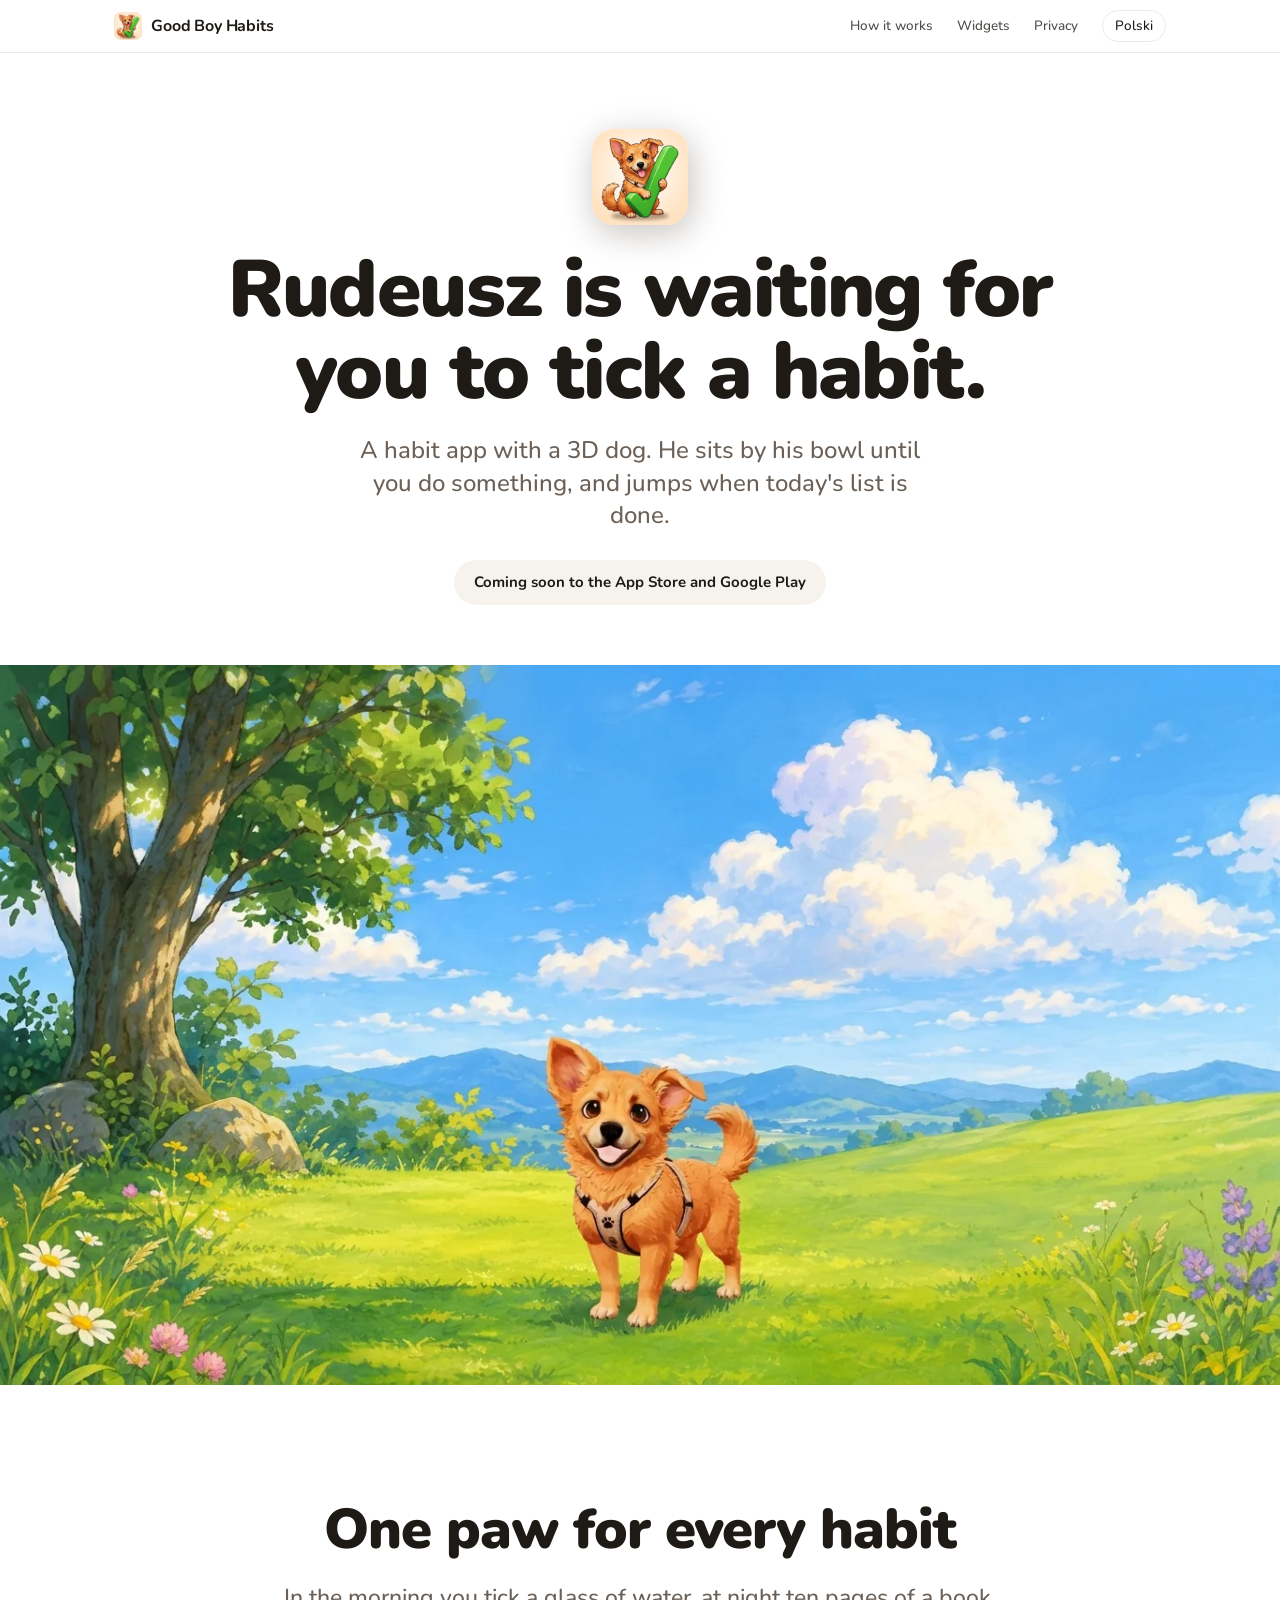
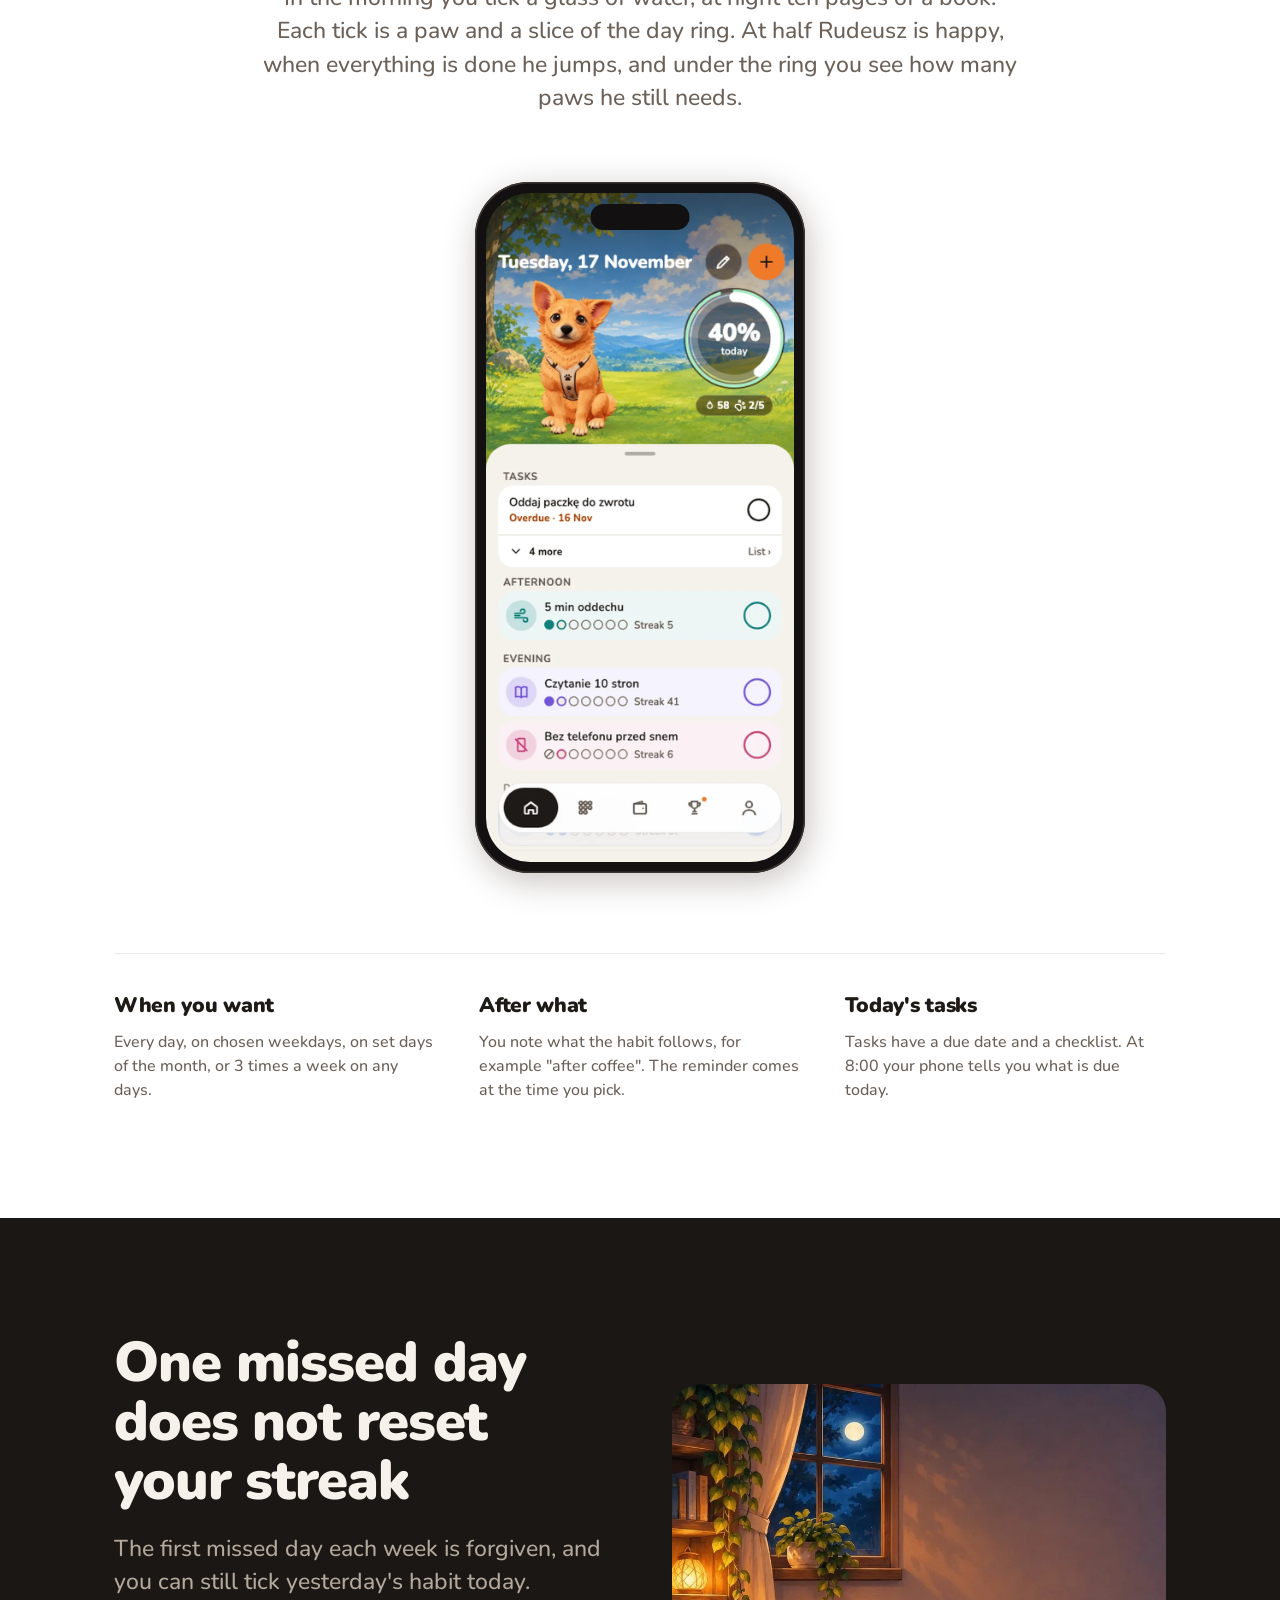
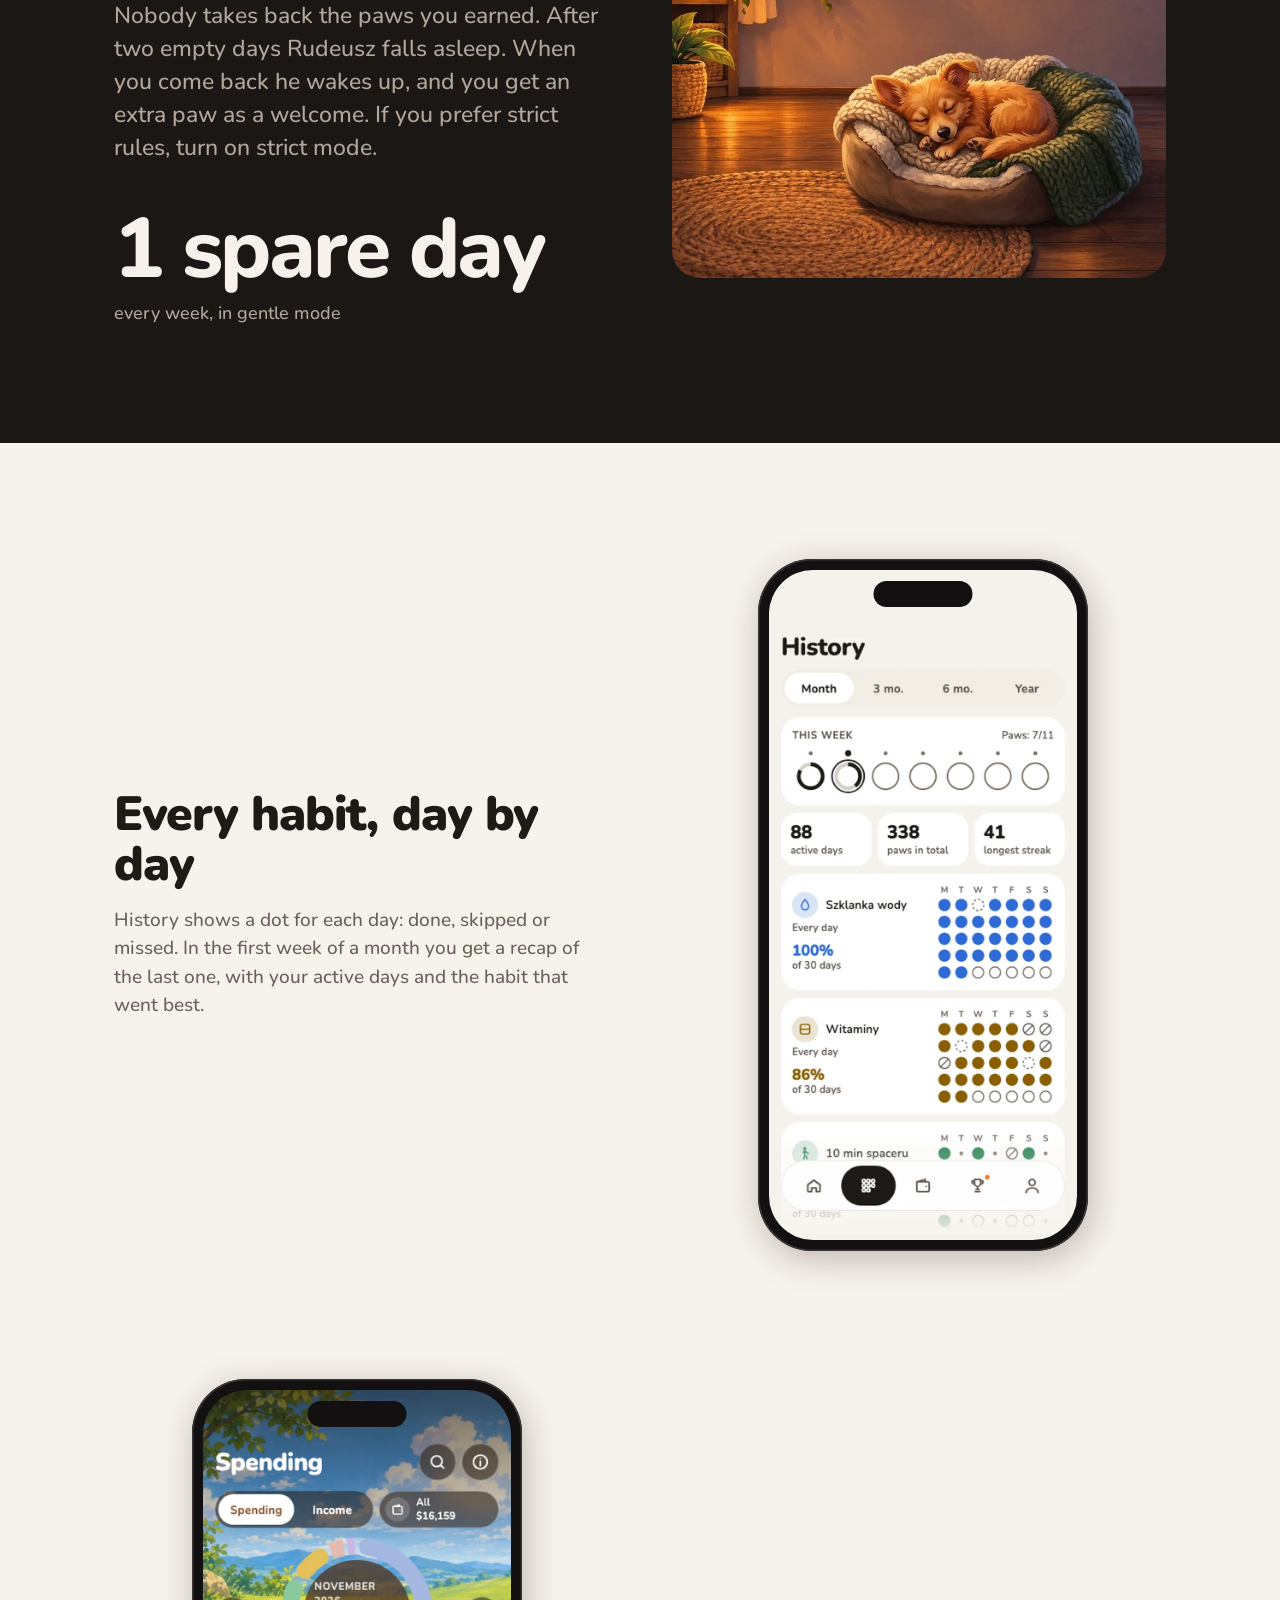
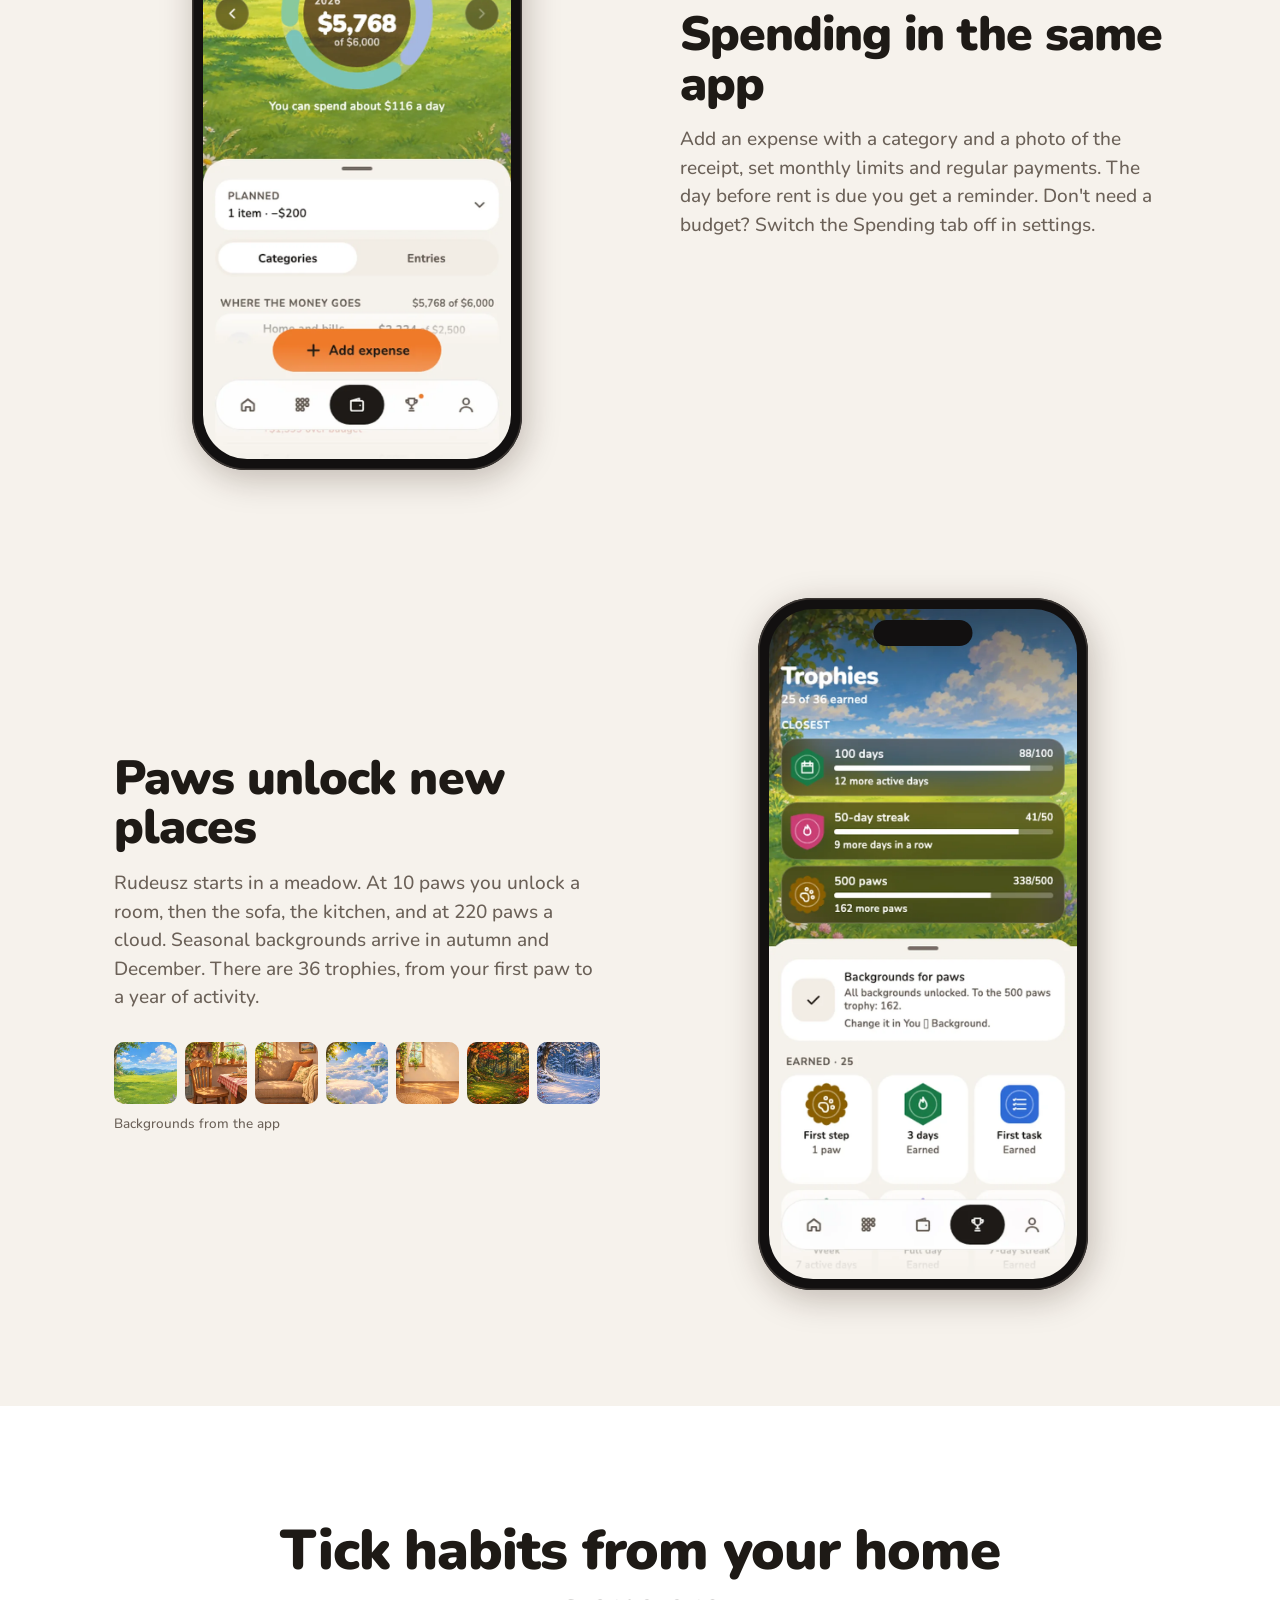
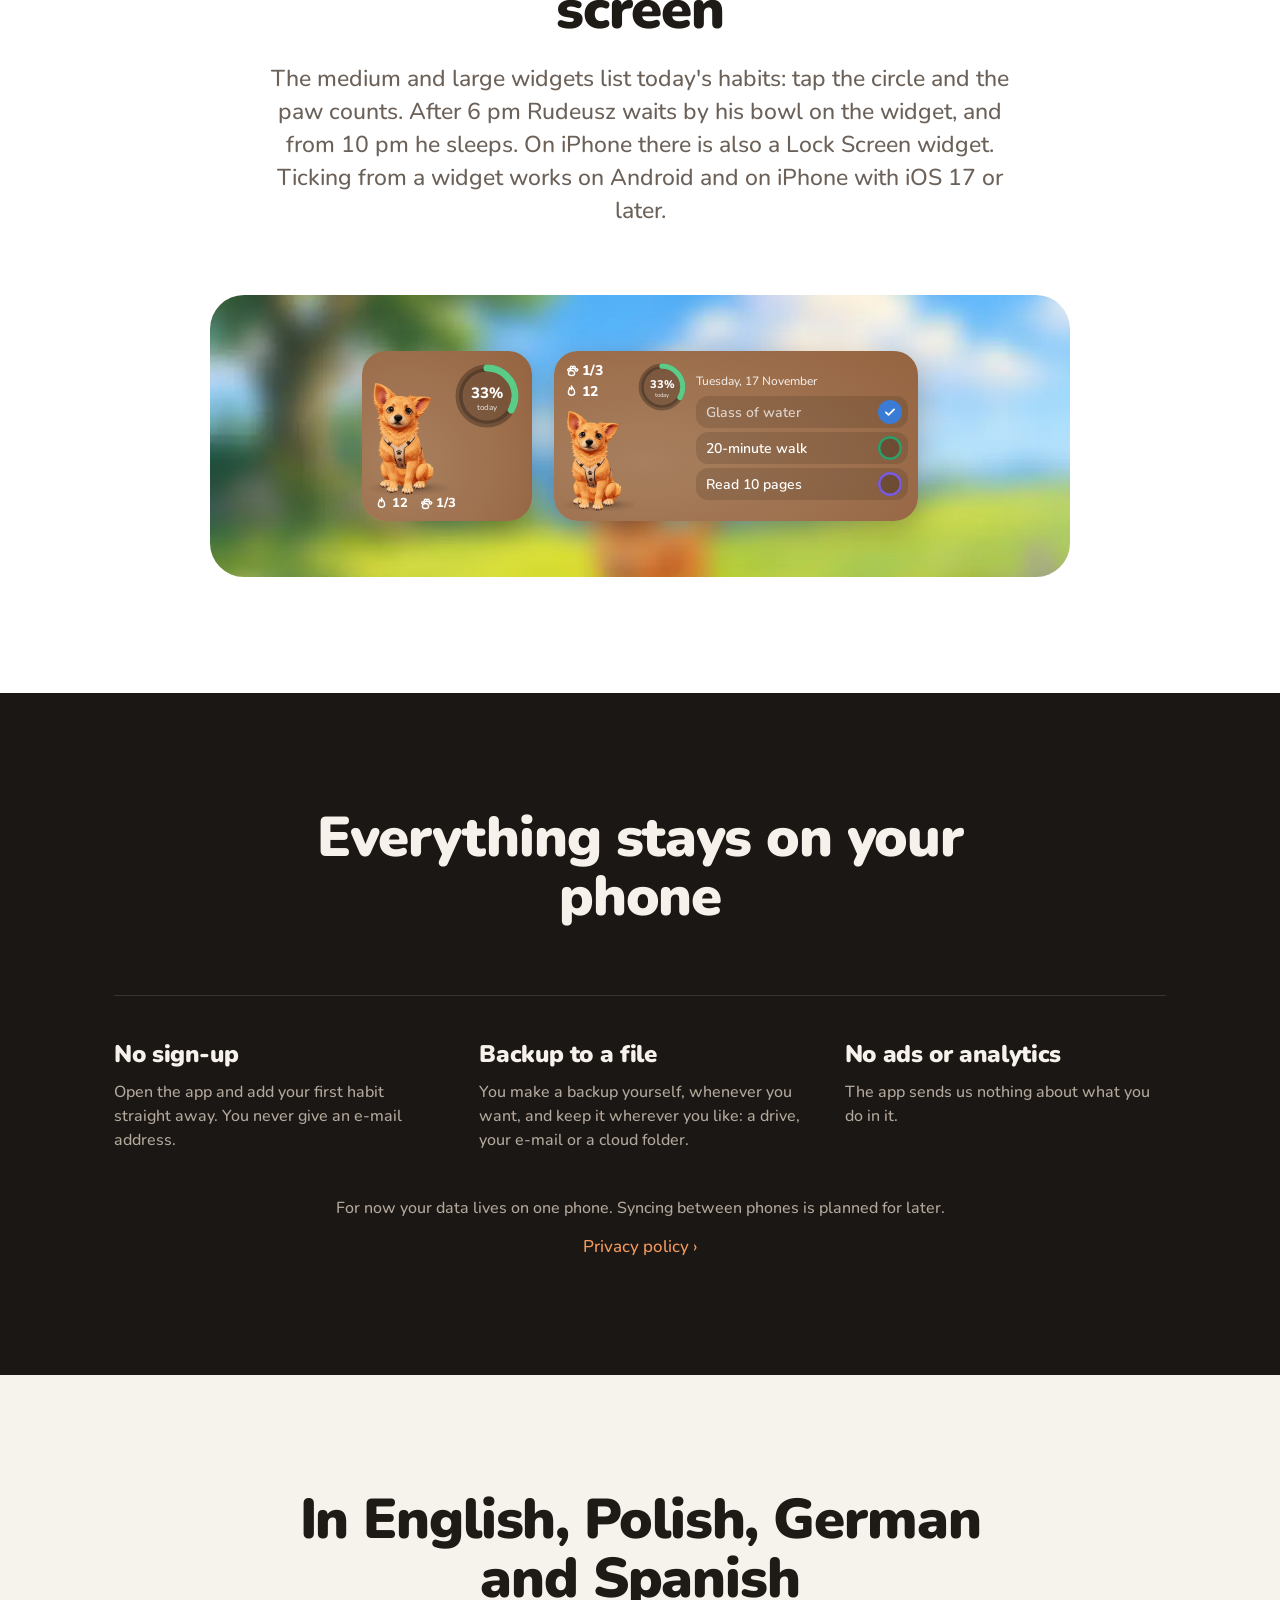
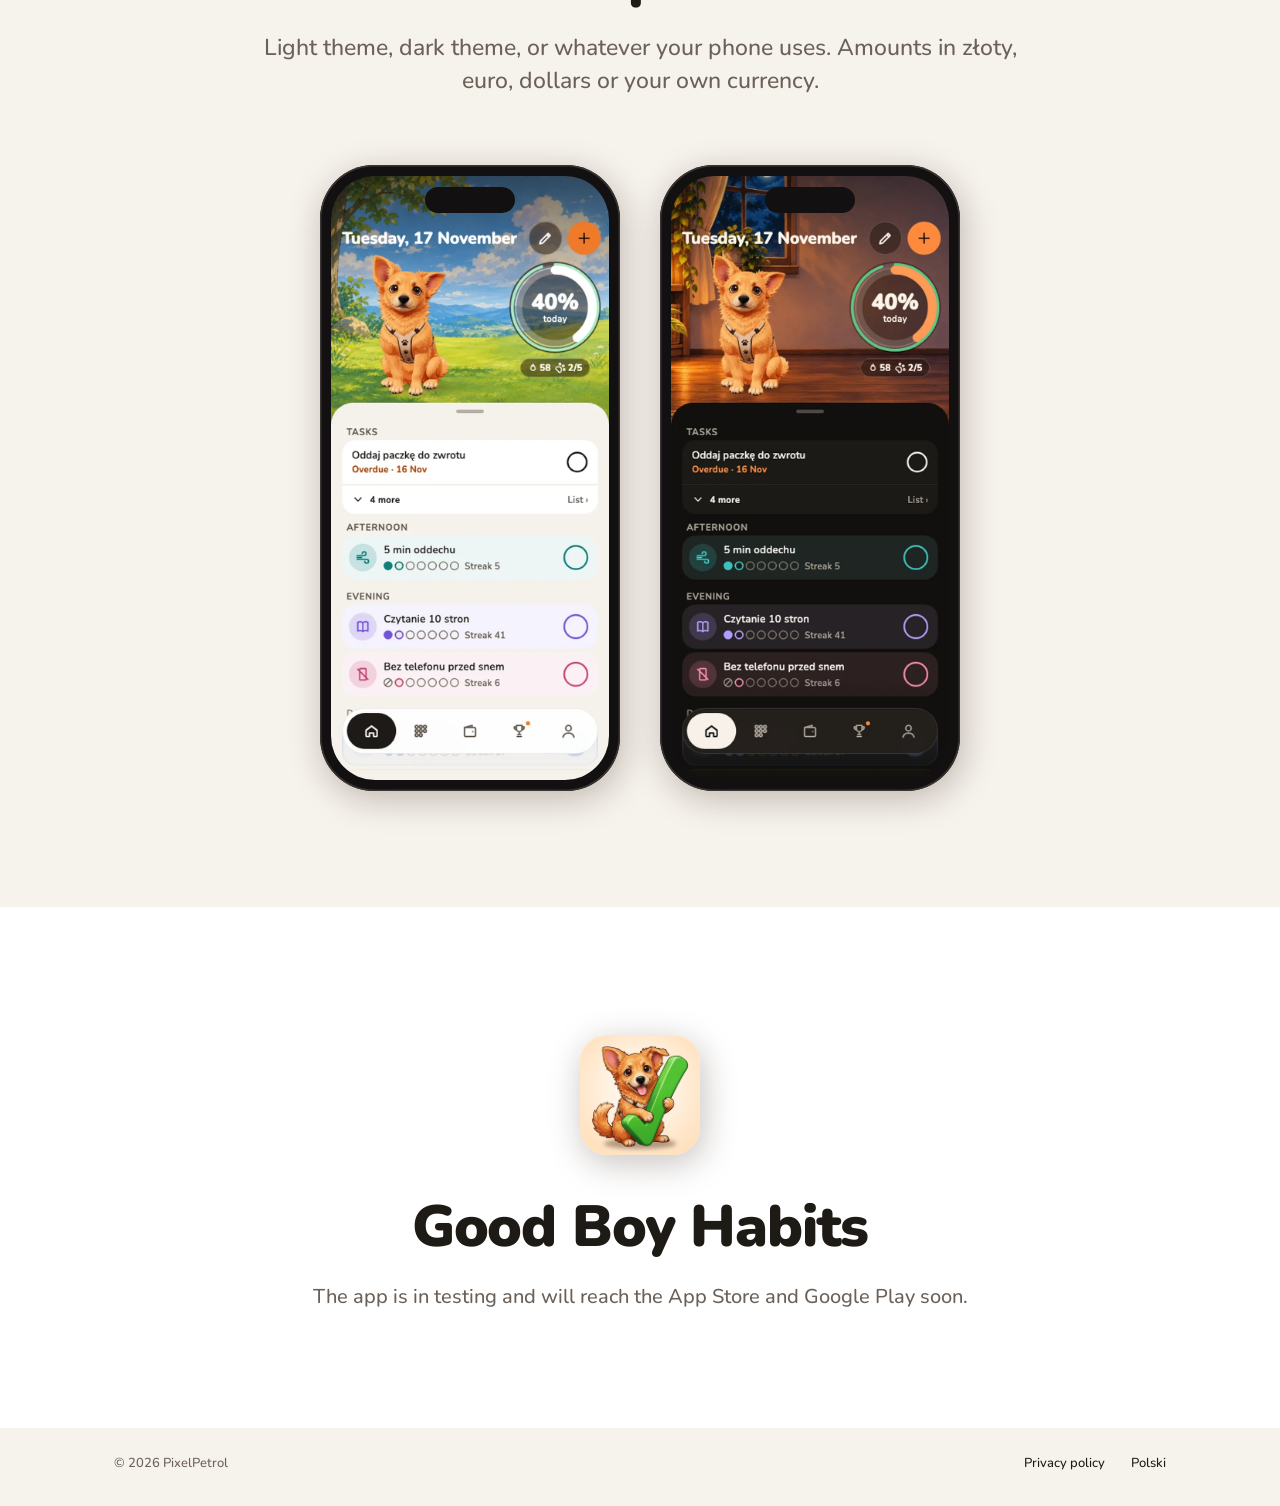
==== commit 7f8b76ad: "Nunito and rewritten copy: concrete facts instead of slogans Co-Authored-By: Claude Opus 5.5 <norepl" ====
--- a/en/index.html
+++ b/en/index.html
@@ -3,15 +3,15 @@
 <head>
 <meta charset="utf-8">
 <meta name="viewport" content="width=device-width, initial-scale=1">
-<title>Good Boy Habits — good dog, good habits</title>
-<meta name="description" content="Tick a habit and Rudeusz gets a paw. A habit app with a dog, no account and no ads.">
-<meta property="og:title" content="Good Boy Habits — good dog, good habits">
-<meta property="og:description" content="Tick a habit and Rudeusz gets a paw. A habit app with a dog, no account and no ads.">
+<title>Good Boy Habits: habits with a dog who waits for you</title>
+<meta name="description" content="A habit app with a 3D dog. Every habit you tick gives Rudeusz a paw. Your data stays on your phone.">
+<meta property="og:title" content="Good Boy Habits: habits with a dog who waits for you">
+<meta property="og:description" content="A habit app with a 3D dog. Every habit you tick gives Rudeusz a paw. Your data stays on your phone.">
 <meta property="og:image" content="https://pixelpetrol.github.io/goodboyhabits/img/og.png">
 <meta name="theme-color" content="#FFFFFF">
 <link rel="icon" href="../img/icon.png">
 <link rel="apple-touch-icon" href="../img/icon.png">
-<link rel="preconnect" href="https://fonts.googleapis.com"><link rel="preconnect" href="https://fonts.gstatic.com" crossorigin><link href="https://fonts.googleapis.com/css2?family=Bricolage+Grotesque:opsz,wght@12..96,700;12..96,800&family=Plus+Jakarta+Sans:wght@400;600;700&display=swap" rel="stylesheet">
+<link rel="preconnect" href="https://fonts.googleapis.com"><link rel="preconnect" href="https://fonts.gstatic.com" crossorigin><link href="https://fonts.googleapis.com/css2?family=Nunito:wght@500;600;700;800;900&display=swap" rel="stylesheet">
 <link rel="stylesheet" href="../style.css">
 </head>
 <body>
@@ -24,8 +24,8 @@
 <header class="hero">
 <div class="wrap">
 <img class="icon" src="../img/icon.png" alt="" width="96" height="96">
-<h1>Good dog.<br>Good habits.</h1>
-<p class="sub">Tick a habit and Rudeusz gets a paw. Simple as that, every day.</p>
+<h1>Rudeusz is waiting for you to tick a habit.</h1>
+<p class="sub">A habit app with a 3D dog. He sits by his bowl until you do something, and jumps when today&#x27;s list is done.</p>
 <span class="soon">Coming soon to the App Store and Google Play</span>
 </div>
 <div class="scene" role="img" aria-label="Rudeusz, a ginger dog, standing in a sunny meadow"></div>
@@ -33,49 +33,50 @@
 
 <section class="band s1 center" id="how">
 <div class="wrap">
-<div class="narrow reveal"><h2 class="h2">Every habit is a paw.</h2><p class="lead">A glass of water in the morning, ten pages at night. One tap ticks it off, the day ring fills up, and when it is all done Rudeusz jumps for joy.</p></div>
-<div class="reveal"><div class="phone"><img src="../img/en_today.webp" alt="Every habit is a paw." loading="lazy" width="402" height="874"></div></div>
-<div class="cols reveal"><div><h3>Your times of day</h3><p>Morning, afternoon, evening. Every day, on chosen days or a few times a week.</p></div><div><h3>Reminders</h3><p>At a set time, or after something you do anyway: after coffee, after work.</p></div><div><h3>Tasks alongside</h3><p>With a due date and a checklist. A morning reminder of what is due today.</p></div></div>
+<div class="narrow reveal"><h2 class="h2">One paw for every habit</h2><p class="lead">In the morning you tick a glass of water, at night ten pages of a book. Each tick is a paw and a slice of the day ring. At half Rudeusz is happy, when everything is done he jumps, and under the ring you see how many paws he still needs.</p></div>
+<div class="reveal"><div class="phone"><img src="../img/en_today.webp" alt="One paw for every habit" loading="lazy" width="402" height="874"></div></div>
+<div class="cols reveal"><div><h3>When you want</h3><p>Every day, on chosen weekdays, on set days of the month, or 3 times a week on any days.</p></div><div><h3>After what</h3><p>You note what the habit follows, for example &quot;after coffee&quot;. The reminder comes at the time you pick.</p></div><div><h3>Today&#x27;s tasks</h3><p>Tasks have a due date and a checklist. At 8:00 your phone tells you what is due today.</p></div></div>
 </div>
 </section>
 
 <section class="band dark s2">
 <div class="wrap grid2">
-<div class="reveal"><h2 class="h2">Bad day?<br>That&#x27;s fine.</h2><p class="lead">Your streak has one spare day a week, and you can make up for yesterday today. You never lose your paws. Rudeusz never gets cross and never talks. He just waits for you.</p><div class="big">1 spare day</div><div class="small">every week</div></div>
+<div class="reveal"><h2 class="h2">One missed day does not reset your streak</h2><p class="lead">The first missed day each week is forgiven, and you can still tick yesterday&#x27;s habit today. Nobody takes back the paws you earned. After two empty days Rudeusz falls asleep. When you come back he wakes up, and you get an extra paw as a welcome. If you prefer strict rules, turn on strict mode.</p><div class="big">1 spare day</div><div class="small">every week, in gentle mode</div></div>
 <img class="evening reveal" src="../img/evening.webp" alt="Rudeusz asleep, curled up on his bed in a warm evening room" loading="lazy">
 </div>
 </section>
 
 <section class="band parchment">
 <div class="wrap">
-<div class="row reveal"><div class="txt"><h3>A history worth looking at.</h3><p>Every day is a dot. You see streaks, weaker weeks and what goes best. A short recap at the end of each month.</p></div><div class="phone"><img src="../img/en_history.webp" alt="A history worth looking at." loading="lazy" width="402" height="874"></div></div>
-<div class="row reveal flip"><div class="txt"><h3>A budget, if you want one.</h3><p>Spending, limits and regular payments in their own tab, with receipt photos. Złoty, euro, dollar or your own currency. Don&#x27;t need it? One switch turns it off.</p></div><div class="phone"><img src="../img/en_money.webp" alt="A budget, if you want one." loading="lazy" width="402" height="874"></div></div>
-<div class="row reveal"><div class="txt"><h3>Paws unlock new places.</h3><p>36 trophies and new spots for Rudeusz: the kitchen, the sofa, a cloud. Seasonal ones arrive in winter.</p><div class="bgs"><img src="../img/bg_yard.webp" alt="" loading="lazy"><img src="../img/bg_kitchen.webp" alt="" loading="lazy"><img src="../img/bg_sofa.webp" alt="" loading="lazy"><img src="../img/bg_cloud.webp" alt="" loading="lazy"><img src="../img/bg_room.webp" alt="" loading="lazy"><img src="../img/bg_autumn.webp" alt="" loading="lazy"><img src="../img/bg_winter.webp" alt="" loading="lazy"></div><p class="bgs-cap">Backgrounds you unlock with paws</p></div><div class="phone"><img src="../img/en_trophies.webp" alt="Paws unlock new places." loading="lazy" width="402" height="874"></div></div>
+<div class="row reveal"><div class="txt"><h3>Every habit, day by day</h3><p>History shows a dot for each day: done, skipped or missed. In the first week of a month you get a recap of the last one, with your active days and the habit that went best.</p></div><div class="phone"><img src="../img/en_history.webp" alt="Every habit, day by day" loading="lazy" width="402" height="874"></div></div>
+<div class="row reveal flip"><div class="txt"><h3>Spending in the same app</h3><p>Add an expense with a category and a photo of the receipt, set monthly limits and regular payments. The day before rent is due you get a reminder. Don&#x27;t need a budget? Switch the Spending tab off in settings.</p></div><div class="phone"><img src="../img/en_money.webp" alt="Spending in the same app" loading="lazy" width="402" height="874"></div></div>
+<div class="row reveal"><div class="txt"><h3>Paws unlock new places</h3><p>Rudeusz starts in a meadow. At 10 paws you unlock a room, then the sofa, the kitchen, and at 220 paws a cloud. Seasonal backgrounds arrive in autumn and December. There are 36 trophies, from your first paw to a year of activity.</p><div class="bgs"><img src="../img/bg_yard.webp" alt="" loading="lazy"><img src="../img/bg_kitchen.webp" alt="" loading="lazy"><img src="../img/bg_sofa.webp" alt="" loading="lazy"><img src="../img/bg_cloud.webp" alt="" loading="lazy"><img src="../img/bg_room.webp" alt="" loading="lazy"><img src="../img/bg_autumn.webp" alt="" loading="lazy"><img src="../img/bg_winter.webp" alt="" loading="lazy"></div><p class="bgs-cap">Backgrounds from the app</p></div><div class="phone"><img src="../img/en_trophies.webp" alt="Paws unlock new places" loading="lazy" width="402" height="874"></div></div>
 </div>
 </section>
 
 <section class="band center" id="widgets">
 <div class="wrap">
-<div class="narrow reveal"><h2 class="h2">Tick habits from your home screen.</h2><p class="lead">Widgets in three sizes, and on the iPhone Lock Screen. Tap a habit and it is done. At night Rudeusz sleeps; in the evening he waits by his bowl.</p></div>
-<div class="home reveal" role="img" aria-label="Tick habits from your home screen.">
-<div class="wd s"><svg class="ring" viewBox="0 0 70 70" aria-hidden="true"><circle cx="35" cy="35" r="28" fill="rgba(0,0,0,.22)" stroke="rgba(0,0,0,.28)" stroke-width="7"/><circle cx="35" cy="35" r="28" fill="none" stroke="#5BCB88" stroke-width="7" stroke-linecap="round" stroke-dasharray="58.6 175.9" transform="rotate(-90 35 35)"/><text x="35" y="37" text-anchor="middle" class="ringtxt">33%</text><text x="35" y="49" text-anchor="middle" font-size="8" fill="rgba(255,255,255,.8)" font-family="Plus Jakarta Sans, sans-serif">today</text></svg><img class="dog" src="../img/dog_sit.webp" alt=""><div class="pills"><span><svg class="i" viewBox="0 0 24 24" aria-hidden="true"><path d="M12 3c1 4 5 5 5 10a5 5 0 0 1-10 0c0-3 2-4 2-7 2 1 3 3 3 3s0-3 0-6z"/></svg>12</span><span><svg class="i" viewBox="0 0 24 24" aria-hidden="true"><path d="M12 20c-3 0-5-1.5-5-3.5S9 12 12 12s5 2.5 5 4.5-2 3.5-5 3.5zM6 11a2 2 0 1 0 0-.01M10 7a2 2 0 1 0 0-.01M14 7a2 2 0 1 0 0-.01M18 11a2 2 0 1 0 0-.01"/></svg>1/3</span></div></div>
-<div class="wd m"><div class="left"><svg class="ring" viewBox="0 0 70 70" aria-hidden="true"><circle cx="35" cy="35" r="28" fill="rgba(0,0,0,.22)" stroke="rgba(0,0,0,.28)" stroke-width="7"/><circle cx="35" cy="35" r="28" fill="none" stroke="#5BCB88" stroke-width="7" stroke-linecap="round" stroke-dasharray="58.6 175.9" transform="rotate(-90 35 35)"/><text x="35" y="37" text-anchor="middle" class="ringtxt">33%</text><text x="35" y="49" text-anchor="middle" font-size="8" fill="rgba(255,255,255,.8)" font-family="Plus Jakarta Sans, sans-serif">today</text></svg><img class="dog" src="../img/dog_sit.webp" alt=""><div class="pills"><span><svg class="i" viewBox="0 0 24 24" aria-hidden="true"><path d="M12 20c-3 0-5-1.5-5-3.5S9 12 12 12s5 2.5 5 4.5-2 3.5-5 3.5zM6 11a2 2 0 1 0 0-.01M10 7a2 2 0 1 0 0-.01M14 7a2 2 0 1 0 0-.01M18 11a2 2 0 1 0 0-.01"/></svg>1/3</span><span><svg class="i" viewBox="0 0 24 24" aria-hidden="true"><path d="M12 3c1 4 5 5 5 10a5 5 0 0 1-10 0c0-3 2-4 2-7 2 1 3 3 3 3s0-3 0-6z"/></svg>12</span></div></div><div class="right"><div class="date">Tuesday, 17 November</div><div class="hr done"><span class="n">Glass of water</span><span class="ck" style="background:#3A7BD5"><svg viewBox="0 0 24 24"><path d="M5 12.5l4.5 4.5L19 7.5"/></svg></span></div><div class="hr"><span class="n">20-minute walk</span><span class="ck" style="box-shadow:inset 0 0 0 2.4px #2E9E6B; background:rgba(0,0,0,.2)"></span></div><div class="hr"><span class="n">Read 10 pages</span><span class="ck" style="box-shadow:inset 0 0 0 2.4px #7A5AE0; background:rgba(0,0,0,.2)"></span></div></div></div>
+<div class="narrow reveal"><h2 class="h2">Tick habits from your home screen</h2><p class="lead">The medium and large widgets list today&#x27;s habits: tap the circle and the paw counts. After 6 pm Rudeusz waits by his bowl on the widget, and from 10 pm he sleeps. On iPhone there is also a Lock Screen widget. Ticking from a widget works on Android and on iPhone with iOS 17 or later.</p></div>
+<div class="home reveal" role="img" aria-label="Tick habits from your home screen">
+<div class="wd s"><svg class="ring" viewBox="0 0 70 70" aria-hidden="true"><circle cx="35" cy="35" r="28" fill="rgba(0,0,0,.22)" stroke="rgba(0,0,0,.28)" stroke-width="7"/><circle cx="35" cy="35" r="28" fill="none" stroke="#5BCB88" stroke-width="7" stroke-linecap="round" stroke-dasharray="58.6 175.9" transform="rotate(-90 35 35)"/><text x="35" y="37" text-anchor="middle" class="ringtxt">33%</text><text x="35" y="49" text-anchor="middle" font-size="8" fill="rgba(255,255,255,.8)" font-family="Nunito, sans-serif">today</text></svg><img class="dog" src="../img/dog_sit.webp" alt=""><div class="pills"><span><svg class="i" viewBox="0 0 24 24" aria-hidden="true"><path d="M12 3c1 4 5 5 5 10a5 5 0 0 1-10 0c0-3 2-4 2-7 2 1 3 3 3 3s0-3 0-6z"/></svg>12</span><span><svg class="i" viewBox="0 0 24 24" aria-hidden="true"><path d="M12 20c-3 0-5-1.5-5-3.5S9 12 12 12s5 2.5 5 4.5-2 3.5-5 3.5zM6 11a2 2 0 1 0 0-.01M10 7a2 2 0 1 0 0-.01M14 7a2 2 0 1 0 0-.01M18 11a2 2 0 1 0 0-.01"/></svg>1/3</span></div></div>
+<div class="wd m"><div class="left"><svg class="ring" viewBox="0 0 70 70" aria-hidden="true"><circle cx="35" cy="35" r="28" fill="rgba(0,0,0,.22)" stroke="rgba(0,0,0,.28)" stroke-width="7"/><circle cx="35" cy="35" r="28" fill="none" stroke="#5BCB88" stroke-width="7" stroke-linecap="round" stroke-dasharray="58.6 175.9" transform="rotate(-90 35 35)"/><text x="35" y="37" text-anchor="middle" class="ringtxt">33%</text><text x="35" y="49" text-anchor="middle" font-size="8" fill="rgba(255,255,255,.8)" font-family="Nunito, sans-serif">today</text></svg><img class="dog" src="../img/dog_sit.webp" alt=""><div class="pills"><span><svg class="i" viewBox="0 0 24 24" aria-hidden="true"><path d="M12 20c-3 0-5-1.5-5-3.5S9 12 12 12s5 2.5 5 4.5-2 3.5-5 3.5zM6 11a2 2 0 1 0 0-.01M10 7a2 2 0 1 0 0-.01M14 7a2 2 0 1 0 0-.01M18 11a2 2 0 1 0 0-.01"/></svg>1/3</span><span><svg class="i" viewBox="0 0 24 24" aria-hidden="true"><path d="M12 3c1 4 5 5 5 10a5 5 0 0 1-10 0c0-3 2-4 2-7 2 1 3 3 3 3s0-3 0-6z"/></svg>12</span></div></div><div class="right"><div class="date">Tuesday, 17 November</div><div class="hr done"><span class="n">Glass of water</span><span class="ck" style="background:#3A7BD5"><svg viewBox="0 0 24 24"><path d="M5 12.5l4.5 4.5L19 7.5"/></svg></span></div><div class="hr"><span class="n">20-minute walk</span><span class="ck" style="box-shadow:inset 0 0 0 2.4px #2E9E6B; background:rgba(0,0,0,.2)"></span></div><div class="hr"><span class="n">Read 10 pages</span><span class="ck" style="box-shadow:inset 0 0 0 2.4px #7A5AE0; background:rgba(0,0,0,.2)"></span></div></div></div>
 </div>
 </div>
 </section>
 
 <section class="band dark center" id="privacy">
 <div class="wrap">
-<div class="narrow reveal"><h2 class="h2">Your data stays on your phone.</h2></div>
-<div class="p3 reveal"><div><h3>No account</h3><p>You never sign up or give an e-mail address.</p></div><div><h3>No ads</h3><p>No ads and no pop-up offers.</p></div><div><h3>No tracking</h3><p>The app collects no statistics. You make backups yourself, to a file.</p></div></div>
+<div class="narrow reveal"><h2 class="h2">Everything stays on your phone</h2></div>
+<div class="p3 reveal"><div><h3>No sign-up</h3><p>Open the app and add your first habit straight away. You never give an e-mail address.</p></div><div><h3>Backup to a file</h3><p>You make a backup yourself, whenever you want, and keep it wherever you like: a drive, your e-mail or a cloud folder.</p></div><div><h3>No ads or analytics</h3><p>The app sends us nothing about what you do in it.</p></div></div>
+<p class="note reveal">For now your data lives on one phone. Syncing between phones is planned for later.</p>
 <p class="more reveal"><a href="privacy.html">Privacy policy ›</a></p>
 </div>
 </section>
 
 <section class="band parchment center">
 <div class="wrap">
-<div class="narrow reveal"><h2 class="h2">By day and by night.<br>In four languages.</h2><p class="lead">Light and dark theme. English, Polish, German and Spanish.</p></div>
-<div class="duo reveal"><div class="phone"><img src="../img/en_today.webp" alt="Light and dark theme. English, Polish, German and Spanish." loading="lazy" width="402" height="874"></div><div class="phone"><img src="../img/en_today_dark.webp" alt="Light and dark theme. English, Polish, German and Spanish." loading="lazy" width="402" height="874"></div></div>
+<div class="narrow reveal"><h2 class="h2">In English, Polish, German and Spanish</h2><p class="lead">Light theme, dark theme, or whatever your phone uses. Amounts in złoty, euro, dollars or your own currency.</p></div>
+<div class="duo reveal"><div class="phone"><img src="../img/en_today.webp" alt="Light theme, dark theme, or whatever your phone uses. Amounts in złoty, euro, dollars or your own currency." loading="lazy" width="402" height="874"></div><div class="phone"><img src="../img/en_today_dark.webp" alt="Light theme, dark theme, or whatever your phone uses. Amounts in złoty, euro, dollars or your own currency." loading="lazy" width="402" height="874"></div></div>
 </div>
 </section>
 
@@ -83,7 +84,7 @@
 <div class="wrap reveal">
 <img class="icon" src="../img/icon.png" alt="" width="120" height="120">
 <h2>Good Boy Habits</h2>
-<p>Coming soon to the App Store and Google Play.</p>
+<p>The app is in testing and will reach the App Store and Google Play soon.</p>
 </div>
 </section>
 </main>
--- a/style.css
+++ b/style.css
@@ -3,16 +3,16 @@
   --tile:#1B1714; --on-dark:#F6F1EA; --mut-dark:#B3A89C;
   --accent:#C9581A; --accent-dark:#F59A5B;
   --shadow:rgba(40,20,8,.26) 3px 8px 34px;
-  --display:'Bricolage Grotesque', system-ui, -apple-system, sans-serif;
-  --text:'Plus Jakarta Sans', system-ui, -apple-system, sans-serif;
+  --display:'Nunito', ui-rounded, system-ui, -apple-system, sans-serif;
+  --text:'Nunito', ui-rounded, system-ui, -apple-system, sans-serif;
 }
 * { box-sizing:border-box; }
 html { -webkit-text-size-adjust:100%; scroll-behavior:smooth; }
-body { margin:0; background:var(--canvas); color:var(--ink); font:400 17px/1.47 var(--text); letter-spacing:-.01em; overflow-x:hidden; }
+body { margin:0; background:var(--canvas); color:var(--ink); font:500 17px/1.5 var(--text); overflow-x:hidden; }
 img { display:block; max-width:100%; }
 a { color:var(--accent); text-decoration:none; }
 a:hover { text-decoration:underline; }
-h1, h2, h3 { font-family:var(--display); font-weight:800; margin:0; letter-spacing:-.025em; }
+h1, h2, h3 { font-family:var(--display); font-weight:900; margin:0; letter-spacing:-.02em; }
 p { margin:0; }
 .wrap { max-width:1100px; margin:0 auto; padding:0 24px; }
 .narrow { max-width:760px; margin:0 auto; }
@@ -27,7 +27,7 @@
 
 .hero { text-align:center; padding:76px 0 0; }
 .hero .icon { width:96px; height:96px; border-radius:22px; margin:0 auto 24px; box-shadow:var(--shadow); }
-.hero h1 { font-size:clamp(46px, 8.6vw, 100px); line-height:.97; }
+.hero h1 { font-size:clamp(40px, 6.6vw, 80px); line-height:1.02; max-width:900px; margin:0 auto; }
 .hero .sub { font-size:clamp(19px, 2.3vw, 24px); color:var(--mut); max-width:600px; margin:22px auto 0; line-height:1.36; }
 .soon { display:inline-block; margin-top:28px; font-size:15px; font-weight:700; color:var(--ink); padding:11px 20px; border-radius:99px; background:var(--parchment); }
 .scene { margin-top:60px; height:clamp(420px, 56.25vw, 820px); background:#9CCDEB url(img/scene_hero.webp) 50% 100% / cover no-repeat; }
@@ -37,7 +37,7 @@
 .band.dark { background:var(--tile); color:var(--on-dark); }
 .band.dark a { color:var(--accent-dark); }
 .center { text-align:center; }
-.h2 { font-size:clamp(38px, 5.6vw, 66px); line-height:1.02; }
+.h2 { font-size:clamp(34px, 4.8vw, 56px); line-height:1.05; }
 .lead { font-size:clamp(19px, 2.1vw, 23px); line-height:1.44; color:var(--mut); margin-top:22px; }
 .dark .lead { color:var(--mut-dark); }
 
@@ -89,7 +89,8 @@
 .p3 { display:grid; grid-template-columns:repeat(3, 1fr); gap:44px; margin-top:68px; text-align:left; border-top:1px solid rgba(255,255,255,.12); padding-top:40px; }
 .p3 h3 { font-size:24px; }
 .p3 p { color:var(--mut-dark); margin-top:8px; font-size:16px; }
-.more { margin-top:44px; font-size:17px; }
+.note { margin-top:44px; color:var(--mut-dark); font-size:16px; }
+.more { margin-top:14px; font-size:17px; }
 
 .duo { display:flex; justify-content:center; gap:40px; margin-top:68px; }
 .duo .phone { width:min(300px, 42vw); margin:0; }
